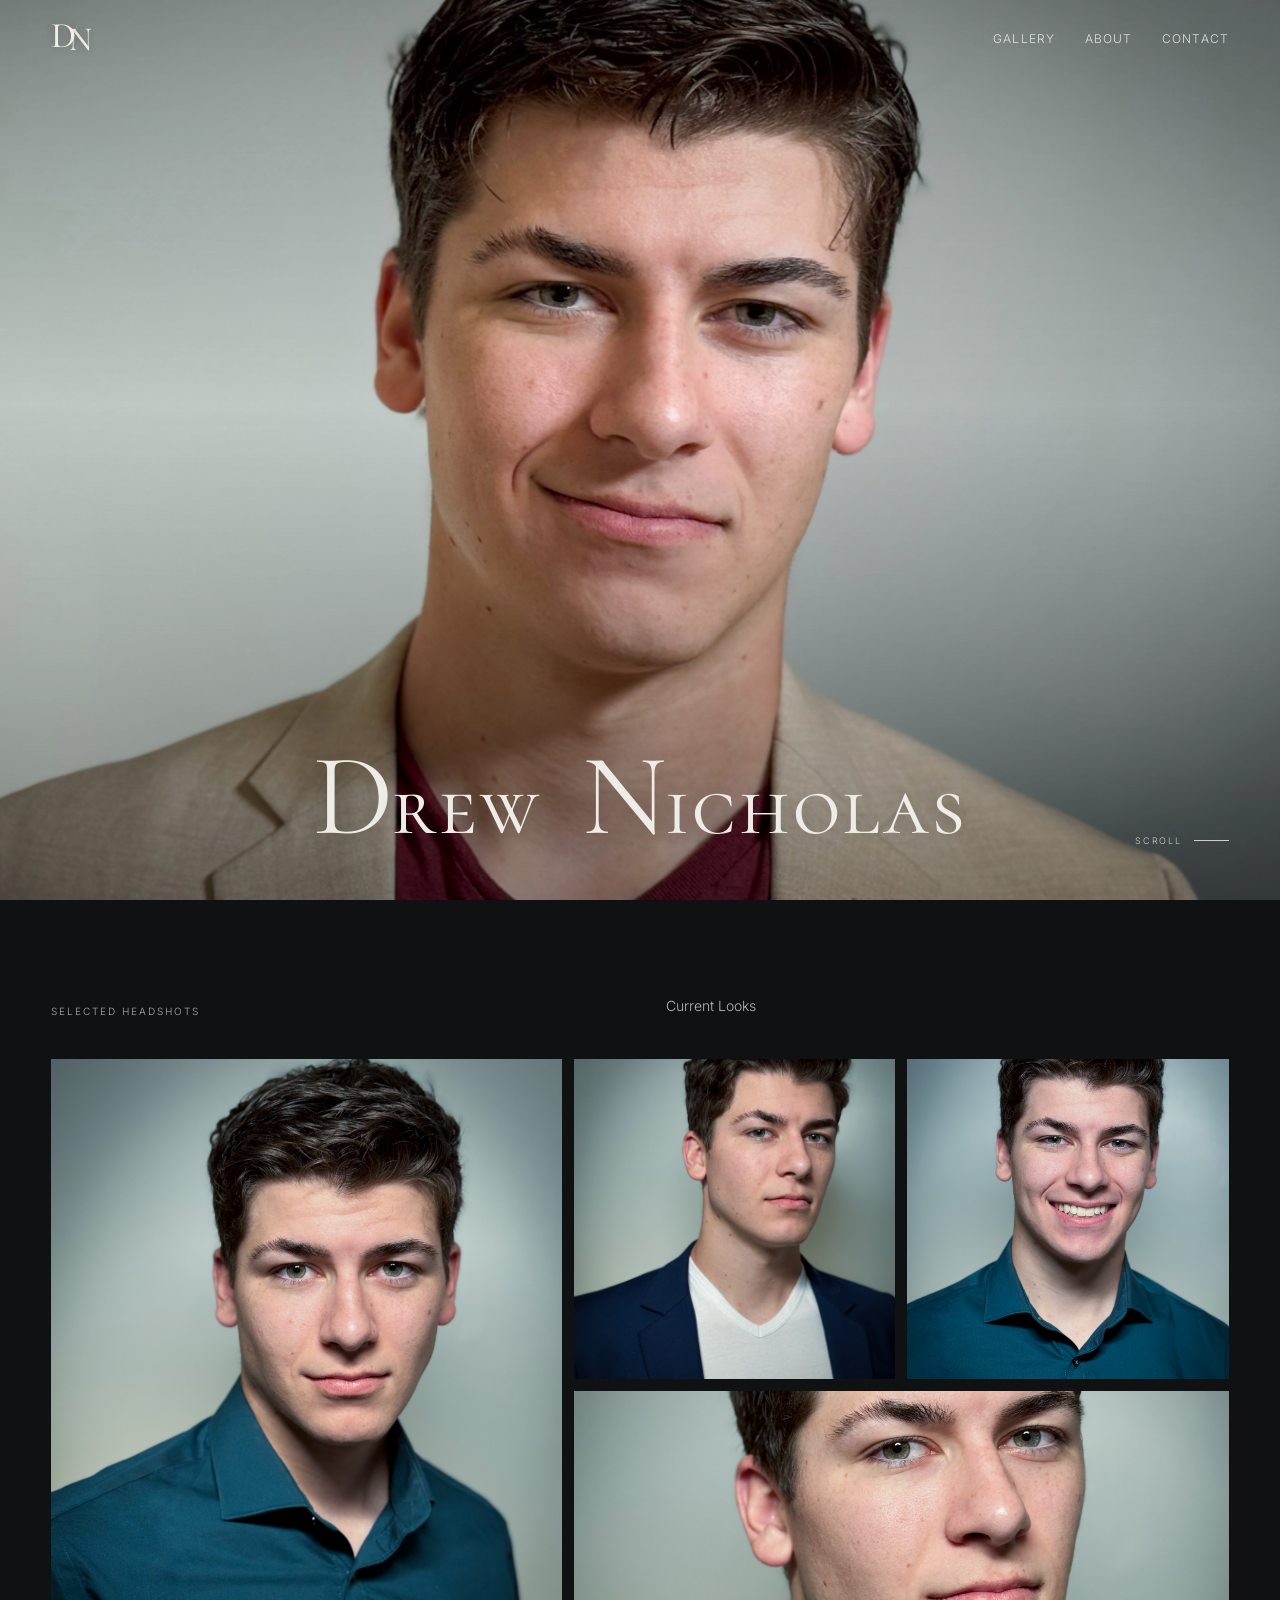
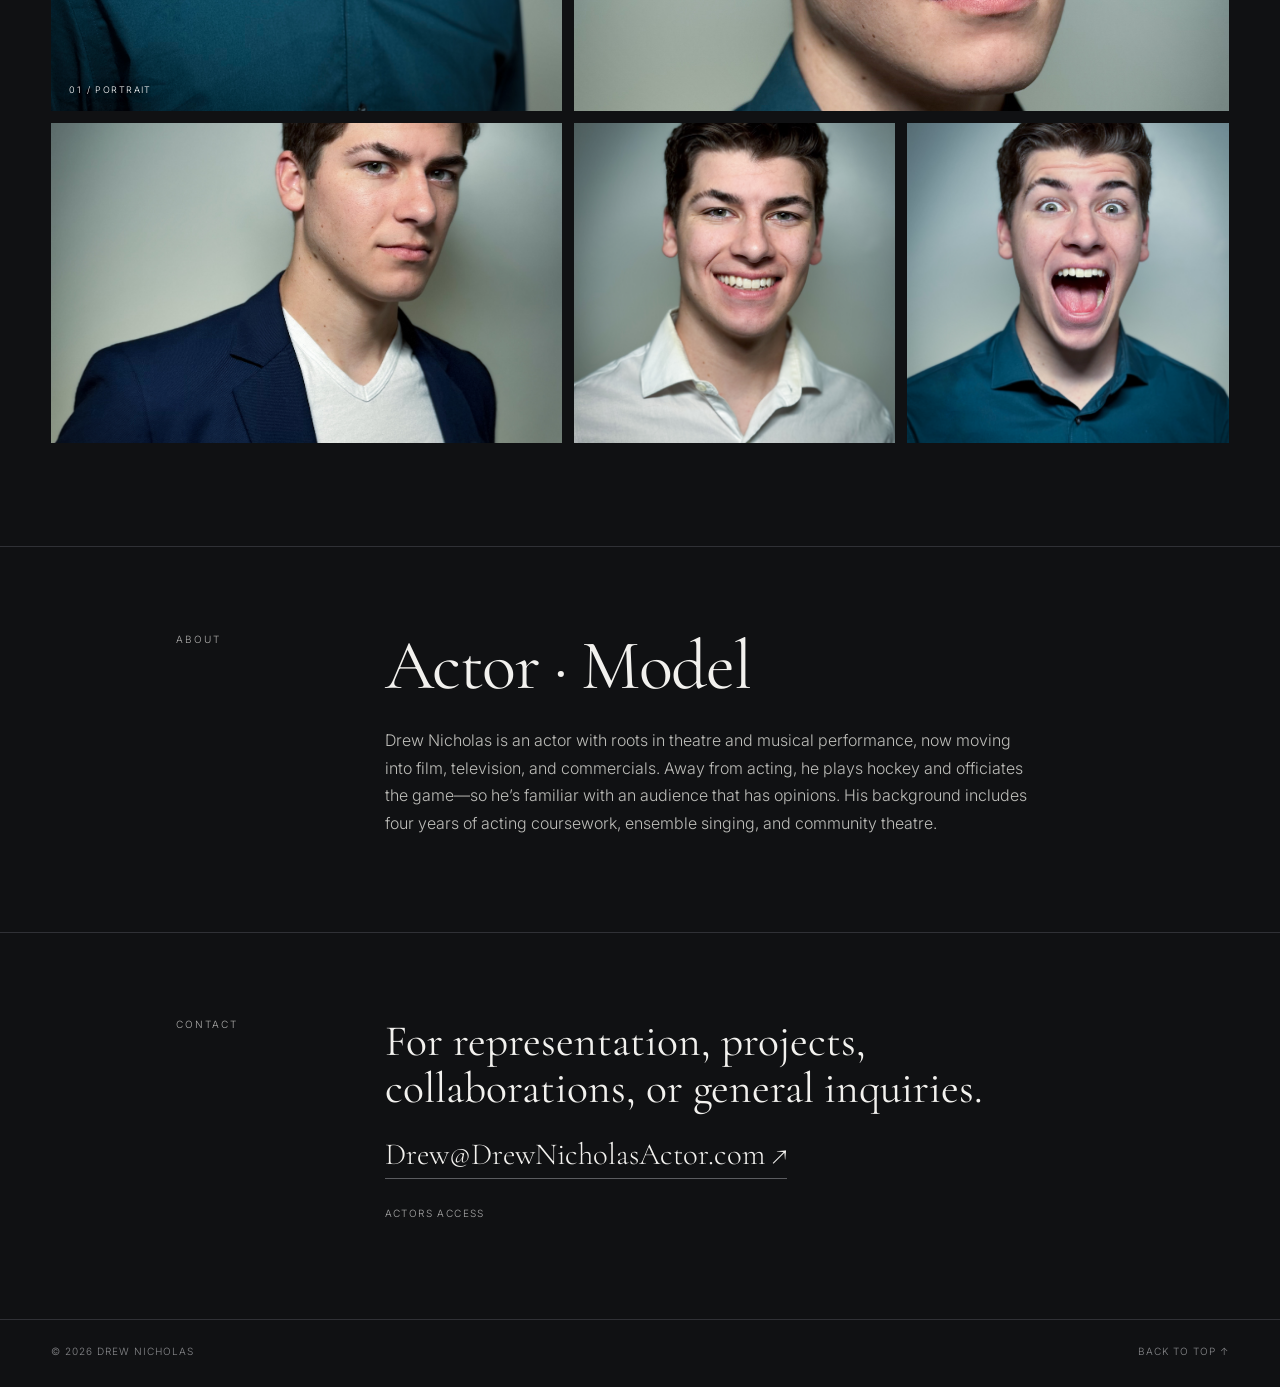
==== index.html @ 70dd45b5 "Change hero image source in index.html" ====
<!doctype html>
<html lang="en">
<head>
  <meta charset="utf-8">
  <meta name="viewport" content="width=device-width, initial-scale=1">
  <meta name="description" content="Drew Nicholas — actor, model, and creative portfolio.">
  <title>Drew Nicholas</title>
  <link rel="preconnect" href="https://fonts.googleapis.com">
  <link rel="preconnect" href="https://fonts.gstatic.com" crossorigin>
  <link href="https://fonts.googleapis.com/css2?family=Cormorant+Garamond:wght@400;500&family=Inter:wght@300;400;500&display=swap" rel="stylesheet">
  <link rel="stylesheet" href="css/main.css">
</head>
<body>
  <header class="site-header">
    <a class="wordmark logo-monogram" href="#top" aria-label="Drew Nicholas home">
      <span class="logo-d">D</span><span class="logo-n">N</span>
    </a>
    <nav class="desktop-nav" aria-label="Primary navigation">
      <a href="#gallery">Gallery</a>
      <a href="#about">About</a>
      <a href="#contact">Contact</a>
    </nav>
    <button class="menu-toggle" aria-label="Open menu" aria-expanded="false">Menu</button>
  </header>

  <nav class="mobile-nav" aria-label="Mobile navigation">
    <a href="#gallery">Gallery</a>
    <a href="#about">About</a>
    <a href="#contact">Contact</a>
  </nav>

  <main id="top">
    <section class="hero" aria-label="Drew Nicholas">
      <div class="hero-image-wrap">
        <img class="hero-image" src="assets/images/hero2.jpg" alt="Drew Nicholas portrait">
      </div>
      <div class="hero-overlay"></div>
      <div class="hero-name" aria-label="Drew Nicholas">
        <span class="hero-initial">D</span><span class="hero-small">rew</span>
        <span class="hero-initial second">N</span><span class="hero-small">icholas</span>
      </div>
      <div class="scroll-cue"><span>SCROLL</span><i></i></div>
    </section>

    <section id="gallery" class="gallery-section">
      <div class="section-intro section-shell">
        <p class="eyebrow">SELECTED HEADSHOTS</p>
        <p class="section-note">Current Looks</p>
      </div>

      <div class="gallery-grid section-shell">
        <button class="tile tile-large" data-lightbox="assets/images/headshot-01.jpg" aria-label="Open headshot 01">
          <img src="assets/images/headshot-01.jpg" alt="Drew Nicholas headshot 01">
          <span class="tile-label">01 / PORTRAIT</span>
        </button>
        <button class="tile" data-lightbox="assets/images/headshot-02.jpg" aria-label="Open headshot 02"><img src="assets/images/headshot-02.jpg" alt="Drew Nicholas headshot 02" onerror="this.parentElement.classList.add('placeholder');this.remove()"><span class="slot-number">02</span><small>ADD HEADSHOT</small></button>
        <button class="tile" data-lightbox="assets/images/headshot-03.jpg" aria-label="Open headshot 03"><img src="assets/images/headshot-03.jpg" alt="Drew Nicholas headshot 03" onerror="this.parentElement.classList.add('placeholder');this.remove()"><span class="slot-number">03</span><small>ADD HEADSHOT</small></button>
        <button class="tile tile-wide" data-lightbox="assets/images/headshot-04.jpg" aria-label="Open headshot 04"><img src="assets/images/headshot-04.jpg" alt="Drew Nicholas headshot 04" onerror="this.parentElement.classList.add('placeholder');this.remove()"><span class="slot-number">04</span><small>ADD HEADSHOT</small></button>
        <button class="tile" data-lightbox="assets/images/headshot-05.jpg" aria-label="Open headshot 05"><img src="assets/images/headshot-05.jpg" alt="Drew Nicholas headshot 05" onerror="this.parentElement.classList.add('placeholder');this.remove()"><span class="slot-number">05</span><small>ADD HEADSHOT</small></button>
        <button class="tile" data-lightbox="assets/images/headshot-06.jpg" aria-label="Open headshot 06"><img src="assets/images/headshot-06.jpg" alt="Drew Nicholas headshot 06" onerror="this.parentElement.classList.add('placeholder');this.remove()"><span class="slot-number">06</span><small>ADD HEADSHOT</small></button>
        <button class="tile" data-lightbox="assets/images/headshot-07.jpg" aria-label="Open headshot 07"><img src="assets/images/headshot-07.jpg" alt="Drew Nicholas headshot 07" onerror="this.parentElement.classList.add('placeholder');this.remove()"><span class="slot-number">07</span><small>ADD HEADSHOT</small></button>
     
      <!--  
        <button class="tile tile-wide" data-lightbox="assets/images/headshot-08.jpg" aria-label="Open headshot 08"><img src="assets/images/headshot-08.jpg" alt="Drew Nicholas headshot 08" onerror="this.parentElement.classList.add('placeholder');this.remove()"><span class="slot-number">08</span><small>ADD HEADSHOT</small></button>
        <button class="tile" data-lightbox="assets/images/headshot-09.jpg" aria-label="Open headshot 09"><img src="assets/images/headshot-09.jpg" alt="Drew Nicholas headshot 09" onerror="this.parentElement.classList.add('placeholder');this.remove()"><span class="slot-number">09</span><small>ADD HEADSHOT</small></button>
        <button class="tile" data-lightbox="assets/images/headshot-10.jpg" aria-label="Open headshot 10"><img src="assets/images/headshot-10.jpg" alt="Drew Nicholas headshot 10" onerror="this.parentElement.classList.add('placeholder');this.remove()"><span class="slot-number">10</span><small>ADD HEADSHOT</small></button>
      -->
      
      </div>
    </section>

    <section id="about" class="content-section about-section">
      <div class="content-shell">
        <div class="section-label"><p class="eyebrow">ABOUT</p></div>
        <div class="section-body">
          <p class="about-lead">Actor · Model</p>
          <p class="body-copy">Drew Nicholas is an actor with roots in theatre and musical performance, now moving into film, television, and commercials. Away from acting, he plays hockey and officiates the game—so he’s familiar with an audience that has opinions. His background includes four years of acting coursework, ensemble singing, and community theatre.
        </div>
      </div>
    </section>

    <section id="contact" class="content-section contact-section">
      <div class="content-shell">
        <div class="section-label"><p class="eyebrow">CONTACT</p></div>
        <div class="section-body">
          <p class="contact-lead">For representation, projects, collaborations, or general inquiries.</p>
          <a class="email-link" href="mailto:drew@drewnicholasactor.com">Drew@DrewNicholasActor.com ↗</a>
          <div class="social-links" aria-label="Social and professional links">
            
           <!-- 
            <a href="#top" title="Instagram — replace link">Instagram</a>
            <a href="#top" title="IMDb — replace link">IMDb</a>
            -->
            
            <a href="https://resumes.actorsaccess.com/drewnicholas" title="Actors Access — replace link">Actors Access</a>
            
           <!-- 
            <a href="#top" title="LinkedIn — replace link">LinkedIn</a>
          -->
          
          </div>
        </div>
      </div>
    </section>
  </main>

  <footer class="site-footer section-shell">
    <span>© 2026 Drew Nicholas</span>
    <a href="#top">Back to top ↑</a>
  </footer>

  <div class="lightbox" aria-hidden="true">
    <button class="lightbox-close" aria-label="Close image">Close</button>
    <img src="" alt="">
  </div>

  <script src="js/main.js"></script>
</body>
</html>
---- css/main.css ----
*{box-sizing:border-box}
html{scroll-behavior:smooth}
body{margin:0;background:#101113;color:#f2f1ee;font-family:Inter,Arial,sans-serif;font-weight:300}
a{color:inherit;text-decoration:none}
button{font:inherit}
.section-shell{max-width:1320px;margin:0 auto}

.site-header{position:fixed;z-index:20;top:0;left:0;right:0;height:76px;padding:0 4vw;display:flex;align-items:center;justify-content:space-between;color:#fff}
.wordmark{display:inline-flex;align-items:flex-start;font-family:"Cormorant Garamond",Georgia,serif;color:#f1eee7}
.logo-monogram{position:relative;height:40px;width:52px;letter-spacing:0;line-height:1;text-shadow:0 1px 10px rgba(0,0,0,.22)}
.logo-monogram .logo-d,.logo-monogram .logo-n{position:absolute;display:block;font-weight:500;line-height:1}
.logo-monogram .logo-d{font-size:36px;left:0;top:0;z-index:2}
.logo-monogram .logo-n{font-size:34px;left:17px;top:5px;z-index:1;transform:scaleX(.92);opacity:.96}
.logo-monogram:after{content:"";position:absolute;left:23px;top:7px;width:1px;height:24px;background:rgba(242,241,238,.22);transform:rotate(10deg);transform-origin:center;pointer-events:none}
.desktop-nav{display:flex;gap:30px;font-size:12px;letter-spacing:.09em;text-transform:uppercase}
.desktop-nav a{opacity:.78;transition:opacity .2s}.desktop-nav a:hover{opacity:1}
.menu-toggle{display:none;border:0;background:none;color:inherit;text-transform:uppercase;letter-spacing:.12em;font-size:11px}
.mobile-nav{display:none}

.hero{height:100svh;min-height:650px;position:relative;overflow:hidden;background:#25262a}
.hero-image-wrap{position:absolute;inset:-7% 0;overflow:hidden}
.hero-image{width:100%;height:100%;object-fit:cover;object-position:center center;display:block;transform:scale(1.07);will-change:transform}
.hero-overlay{position:absolute;inset:0;background:linear-gradient(to bottom,rgba(0,0,0,.18),transparent 45%,rgba(0,0,0,.42))}
.hero-name{position:absolute;z-index:3;left:50%;bottom:6.5vh;transform:translateX(-50%);width:max-content;display:flex;justify-content:center;align-items:baseline;color:#eeece6;font-family:"Cormorant Garamond",Georgia,serif;font-variant-caps:small-caps;font-size:clamp(58px,8.4vw,136px);font-weight:400;line-height:.78;letter-spacing:.015em;white-space:nowrap;text-shadow:0 2px 20px rgba(0,0,0,.18)}
.hero-name .hero-initial{font-size:1.08em;font-variant-caps:normal;letter-spacing:-.015em}
.hero-name .hero-small{font-size:.76em;letter-spacing:.035em;margin-left:.015em}
.hero-name .hero-initial.second{margin-left:.34em}
.scroll-cue{position:absolute;z-index:4;right:4vw;bottom:6vh;display:flex;align-items:center;gap:12px;font-size:9px;letter-spacing:.2em;opacity:.8}
.scroll-cue i{display:block;width:35px;height:1px;background:currentColor}

.gallery-section{padding:10.5vh 4vw 11.5vh;background:#101113}
.section-intro{display:grid;grid-template-columns:1fr 1fr;gap:4vw;margin-bottom:42px;align-items:end}
.eyebrow{font-size:10px;letter-spacing:.2em;text-transform:uppercase;margin:0;opacity:.7}
.section-note{font-size:14px;line-height:1.6;max-width:440px;margin:0;color:#b7b6b2}
.gallery-grid{display:grid;grid-template-columns:1.35fr .85fr .85fr;grid-auto-rows:25vw;gap:12px}
.tile{position:relative;overflow:hidden;border:0;padding:0;background:#1b1c1f;color:#fff;text-align:left;cursor:pointer;min-height:0}
.tile img{width:100%;height:100%;display:block;object-fit:cover;transition:transform .7s cubic-bezier(.2,.7,.2,1)}
.tile:hover img{transform:scale(1.035)}
.tile-large{grid-row:span 2}.tile-wide{grid-column:span 2}
.tile-label{position:absolute;left:18px;bottom:16px;font-size:9px;letter-spacing:.16em;text-transform:uppercase;text-shadow:0 1px 10px #000}
.tile .slot-number,.tile small{display:none}
.tile.placeholder{display:flex;flex-direction:column;justify-content:space-between;padding:18px;color:#777;cursor:default}
.tile.placeholder .slot-number,.tile.placeholder small{display:block}
.tile.placeholder .slot-number{font-family:"Cormorant Garamond",serif;font-size:44px;font-weight:300;color:#4e5055}
.tile.placeholder small{font-size:9px;letter-spacing:.16em}

.content-section{border-top:1px solid #303136;padding:9.5vh 4vw 10.5vh}
.content-shell{max-width:1160px;margin:0 auto;display:grid;grid-template-columns:minmax(105px,145px) minmax(0,720px);gap:5vw;justify-content:center;align-items:start}
.section-body{width:100%}
.about-lead{font-family:"Cormorant Garamond",Georgia,serif;font-size:clamp(42px,5.5vw,78px);font-weight:400;line-height:.94;margin:0 0 28px;letter-spacing:-.02em}
.body-copy{font-size:16px;line-height:1.72;color:#bdbdb9;max-width:650px;margin:0}
.contact-lead{font-family:"Cormorant Garamond",Georgia,serif;font-size:clamp(26px,3.4vw,44px);font-weight:400;line-height:1.08;margin:0 0 24px;max-width:680px}
.email-link{display:inline-block;font-family:"Cormorant Garamond",Georgia,serif;font-size:clamp(20px,2.4vw,34px);border-bottom:1px solid #5b5c60;padding-bottom:5px}
.social-links{display:flex;flex-wrap:wrap;gap:20px;margin-top:28px;font-size:10px;letter-spacing:.14em;text-transform:uppercase;color:#aaa}
.social-links a{border-bottom:1px solid transparent;padding-bottom:4px}.social-links a:hover{border-color:#777;color:#fff}
.site-footer{padding:25px 4vw 30px;border-top:1px solid #303136;display:flex;justify-content:space-between;font-size:10px;letter-spacing:.1em;text-transform:uppercase;color:#898a8d}

.lightbox{position:fixed;z-index:50;inset:0;background:rgba(8,9,10,.96);display:flex;align-items:center;justify-content:center;padding:5vw;opacity:0;pointer-events:none;transition:opacity .25s}
.lightbox.open{opacity:1;pointer-events:auto}.lightbox img{max-width:94vw;max-height:88vh;object-fit:contain}.lightbox-close{position:absolute;right:4vw;top:3vh;border:0;background:none;color:#fff;text-transform:uppercase;font-size:10px;letter-spacing:.15em;cursor:pointer}

@media(max-width:800px){
.site-header{height:68px;padding:0 5vw}.desktop-nav{display:none}.menu-toggle{display:block}.mobile-nav{position:fixed;z-index:19;top:68px;left:0;right:0;background:#101113;padding:0 5vw;display:flex;flex-direction:column;max-height:0;overflow:hidden;transition:max-height .3s}.mobile-nav.open{max-height:220px;padding-bottom:20px}.mobile-nav a{padding:15px 0;border-bottom:1px solid #303136;text-transform:uppercase;letter-spacing:.1em;font-size:11px}
.logo-monogram{height:34px;width:46px}.logo-monogram .logo-d{font-size:31px;left:0;top:0}.logo-monogram .logo-n{font-size:29px;left:15px;top:5px}.logo-monogram:after{left:20px;top:7px;height:21px}
.hero{min-height:620px}.hero-image-wrap{inset:-4% 0}.hero-name{bottom:8.5vh;font-size:clamp(55px,14vw,92px);line-height:.82;white-space:nowrap}.scroll-cue{right:5vw;bottom:4vh}
.section-intro{grid-template-columns:1fr;gap:16px}.gallery-grid{grid-template-columns:1fr 1fr;grid-auto-rows:48vw;gap:8px}.tile-large{grid-row:span 2}.tile-wide{grid-column:span 2}
.content-section{padding:10vh 5vw 11vh}.content-shell{grid-template-columns:1fr;gap:24px;max-width:760px;justify-content:start}.section-label{margin-bottom:2px}.about-lead{margin-bottom:24px}.body-copy{font-size:16px}.contact-lead{font-size:clamp(24px,7vw,38px);margin-bottom:22px}.email-link{font-size:clamp(20px,6vw,30px)}.social-links{gap:16px;margin-top:28px}.site-footer{padding:22px 5vw;gap:15px;line-height:1.5}
}
@media(max-width:520px){.hero-name{font-size:clamp(45px,13.5vw,74px)}.gallery-grid{grid-template-columns:1fr;grid-auto-rows:115vw}.tile-large,.tile-wide{grid-row:auto;grid-column:auto}.tile:first-child{min-height:125vw}.site-footer{flex-direction:column;align-items:flex-start}}
@media(prefers-reduced-motion:reduce){html{scroll-behavior:auto}.hero-image{transform:none!important}.tile img{transition:none}}
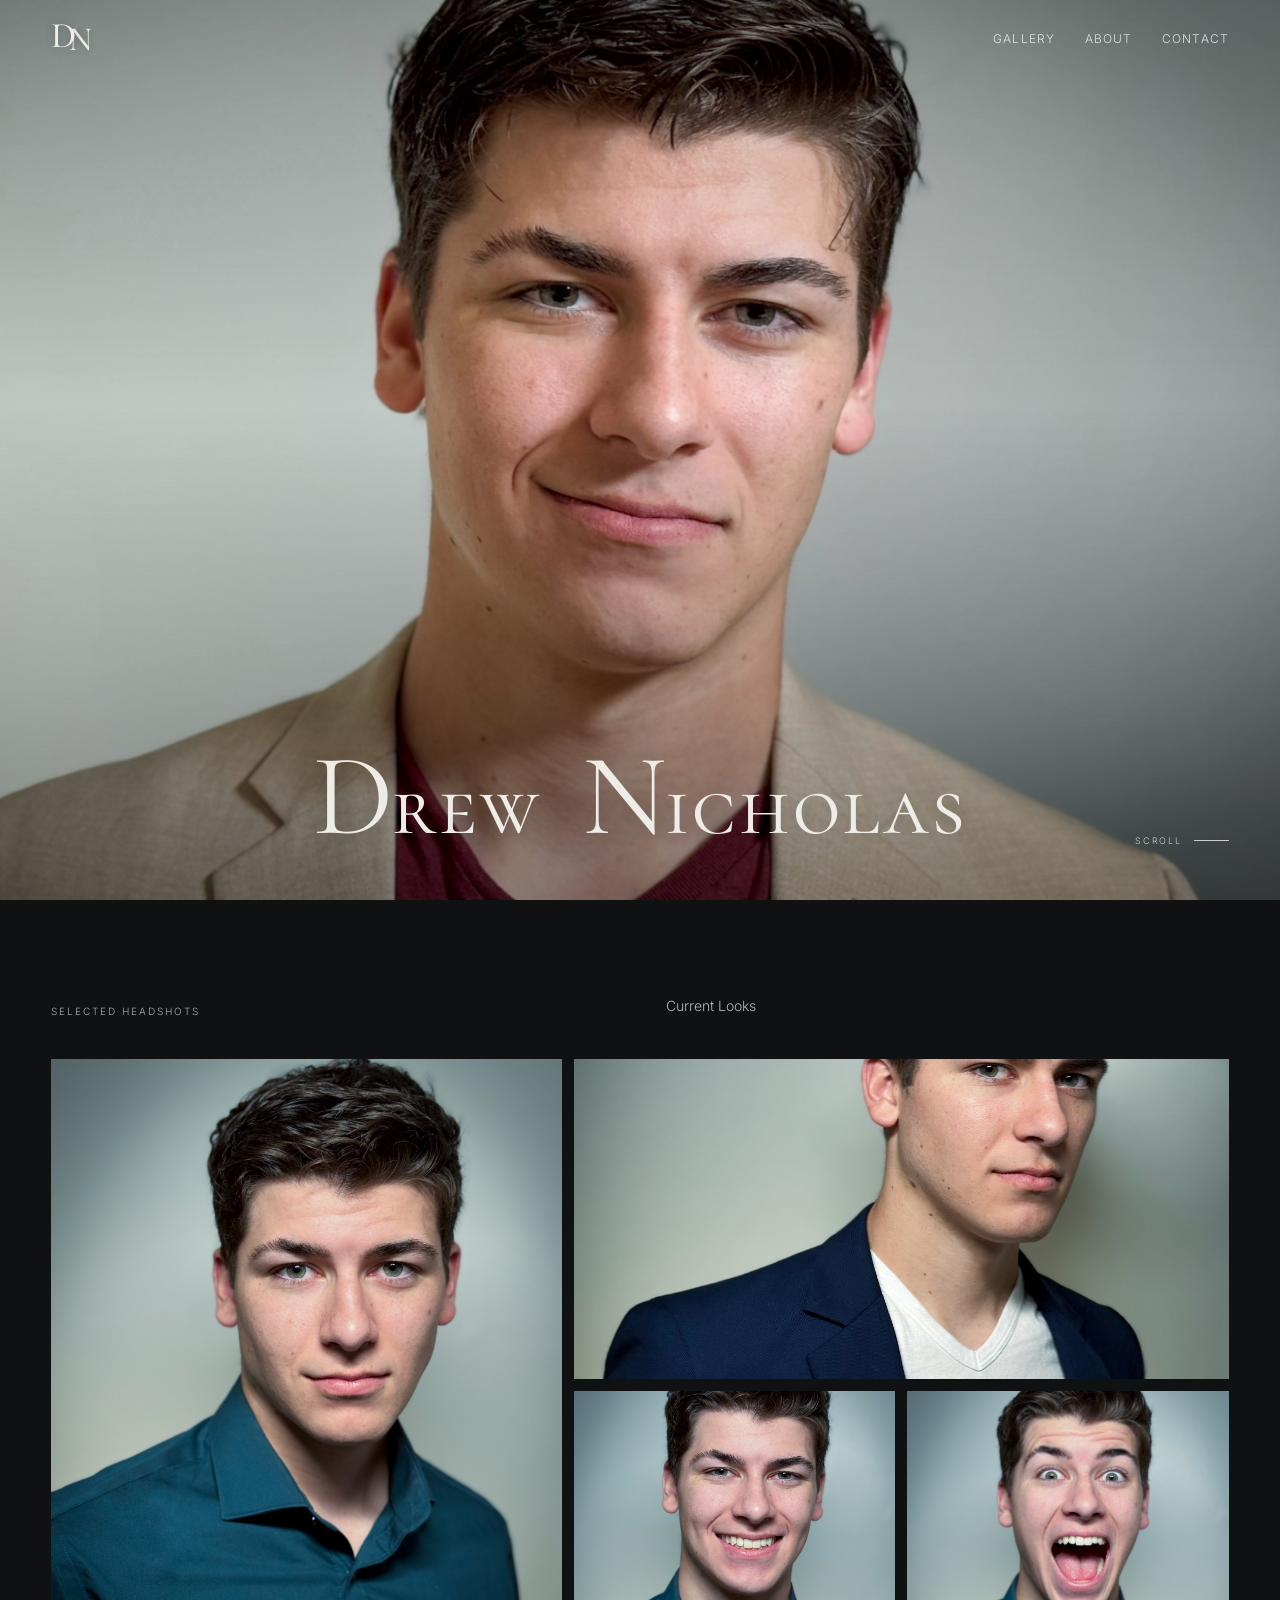
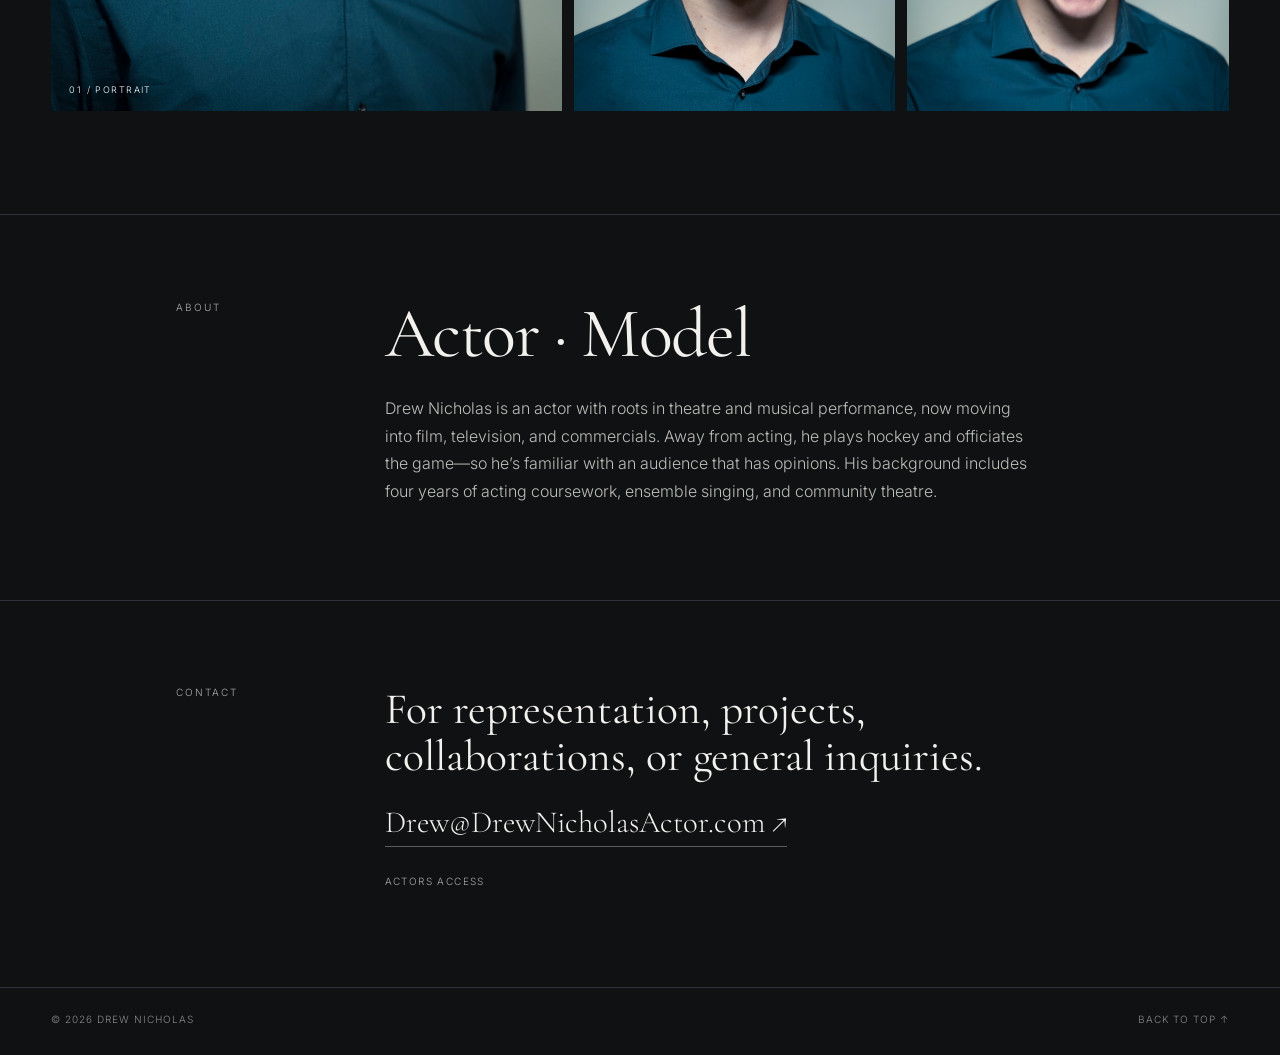
==== commit 8e746eb6: "Replace headshot button 02 with button 05 and 07" ====
--- a/index.html
+++ b/index.html
@@ -53,13 +53,17 @@
           <img src="assets/images/headshot-01.jpg" alt="Drew Nicholas headshot 01">
           <span class="tile-label">01 / PORTRAIT</span>
         </button>
-        <button class="tile" data-lightbox="assets/images/headshot-02.jpg" aria-label="Open headshot 02"><img src="assets/images/headshot-02.jpg" alt="Drew Nicholas headshot 02" onerror="this.parentElement.classList.add('placeholder');this.remove()"><span class="slot-number">02</span><small>ADD HEADSHOT</small></button>
+        <button class="tile tile-wide" data-lightbox="assets/images/headshot-05.jpg" aria-label="Open headshot 05"><img src="assets/images/headshot-05.jpg" alt="Drew Nicholas headshot 05" onerror="this.parentElement.classList.add('placeholder');this.remove()"><span class="slot-number">05</span><small>ADD HEADSHOT</small></button>
         <button class="tile" data-lightbox="assets/images/headshot-03.jpg" aria-label="Open headshot 03"><img src="assets/images/headshot-03.jpg" alt="Drew Nicholas headshot 03" onerror="this.parentElement.classList.add('placeholder');this.remove()"><span class="slot-number">03</span><small>ADD HEADSHOT</small></button>
-        <button class="tile tile-wide" data-lightbox="assets/images/headshot-04.jpg" aria-label="Open headshot 04"><img src="assets/images/headshot-04.jpg" alt="Drew Nicholas headshot 04" onerror="this.parentElement.classList.add('placeholder');this.remove()"><span class="slot-number">04</span><small>ADD HEADSHOT</small></button>
+        <button class="tile" data-lightbox="assets/images/headshot-07.jpg" aria-label="Open headshot 07"><img src="assets/images/headshot-07.jpg" alt="Drew Nicholas headshot 07" onerror="this.parentElement.classList.add('placeholder');this.remove()"><span class="slot-number">07</span><small>ADD HEADSHOT</small></button>
+        
+        <!--
         <button class="tile" data-lightbox="assets/images/headshot-05.jpg" aria-label="Open headshot 05"><img src="assets/images/headshot-05.jpg" alt="Drew Nicholas headshot 05" onerror="this.parentElement.classList.add('placeholder');this.remove()"><span class="slot-number">05</span><small>ADD HEADSHOT</small></button>
         <button class="tile" data-lightbox="assets/images/headshot-06.jpg" aria-label="Open headshot 06"><img src="assets/images/headshot-06.jpg" alt="Drew Nicholas headshot 06" onerror="this.parentElement.classList.add('placeholder');this.remove()"><span class="slot-number">06</span><small>ADD HEADSHOT</small></button>
         <button class="tile" data-lightbox="assets/images/headshot-07.jpg" aria-label="Open headshot 07"><img src="assets/images/headshot-07.jpg" alt="Drew Nicholas headshot 07" onerror="this.parentElement.classList.add('placeholder');this.remove()"><span class="slot-number">07</span><small>ADD HEADSHOT</small></button>
-     
+
+        -->
+        
       <!--  
         <button class="tile tile-wide" data-lightbox="assets/images/headshot-08.jpg" aria-label="Open headshot 08"><img src="assets/images/headshot-08.jpg" alt="Drew Nicholas headshot 08" onerror="this.parentElement.classList.add('placeholder');this.remove()"><span class="slot-number">08</span><small>ADD HEADSHOT</small></button>
         <button class="tile" data-lightbox="assets/images/headshot-09.jpg" aria-label="Open headshot 09"><img src="assets/images/headshot-09.jpg" alt="Drew Nicholas headshot 09" onerror="this.parentElement.classList.add('placeholder');this.remove()"><span class="slot-number">09</span><small>ADD HEADSHOT</small></button>
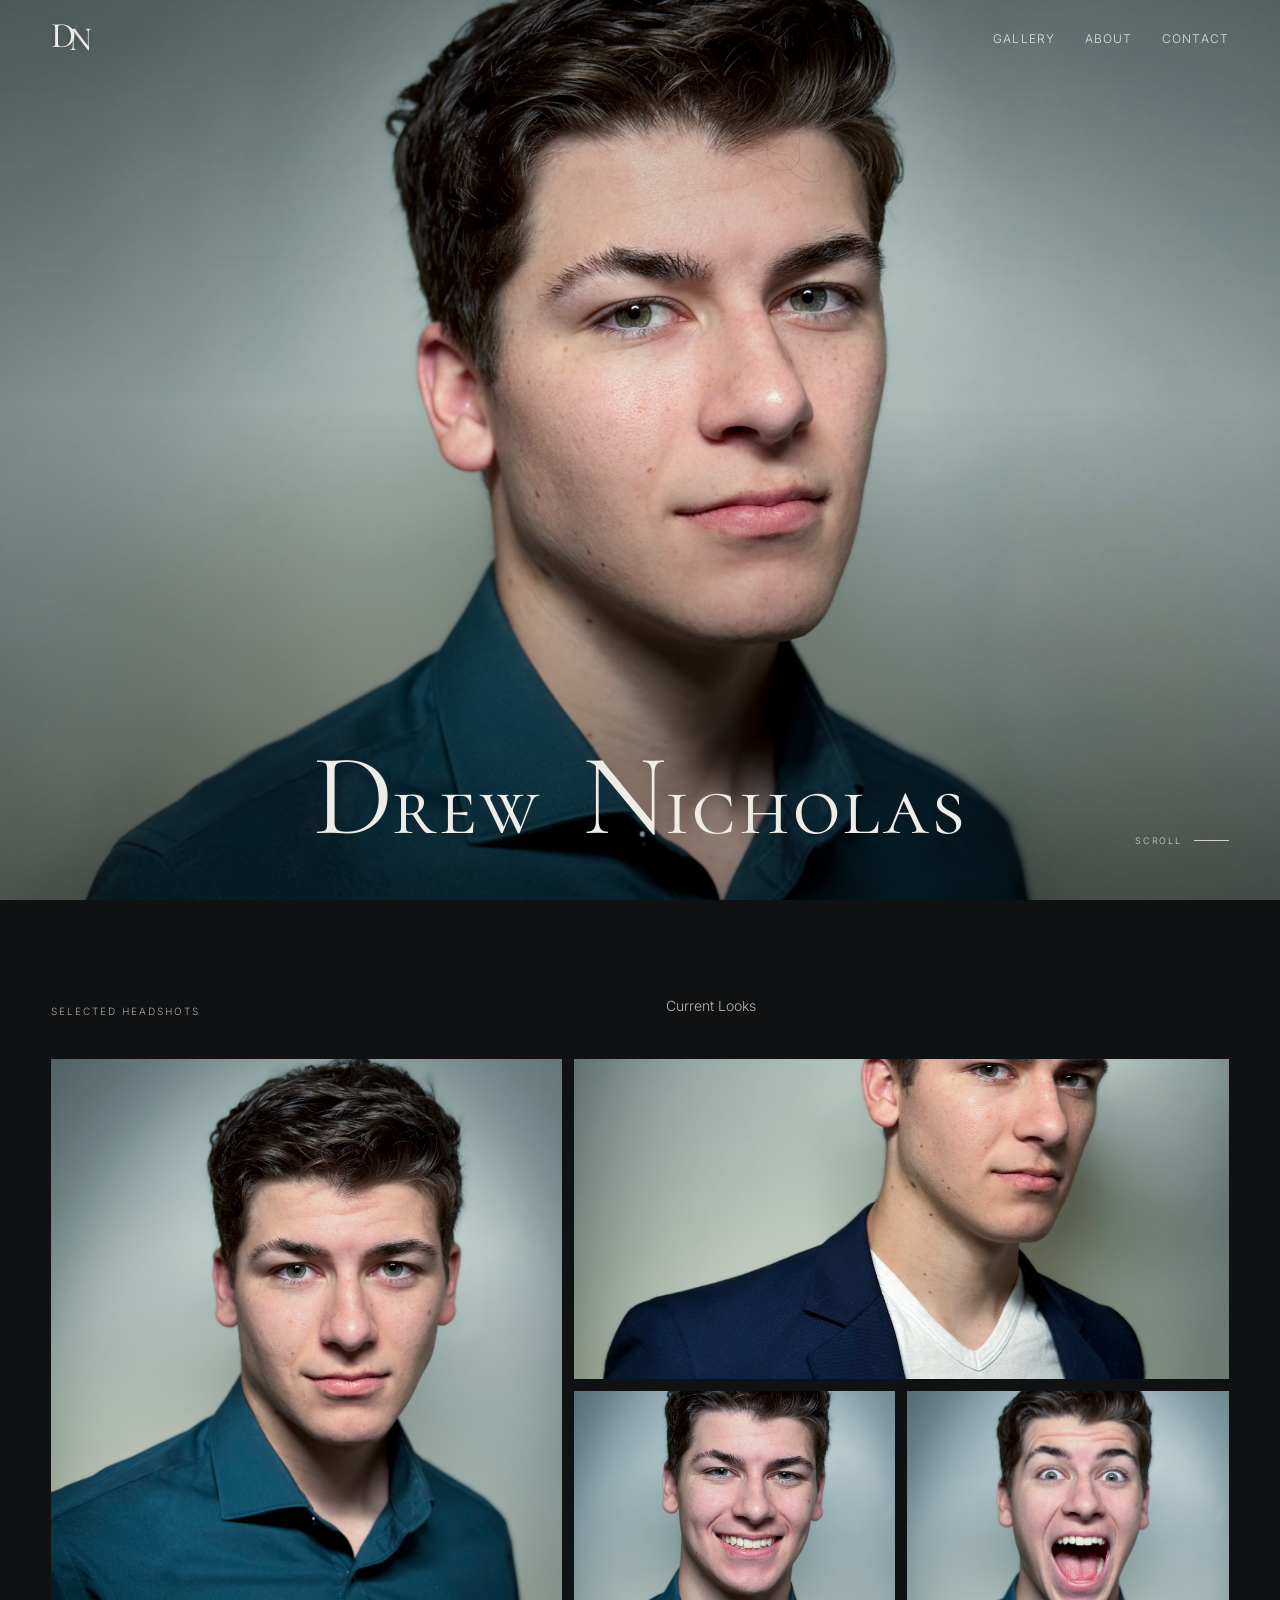
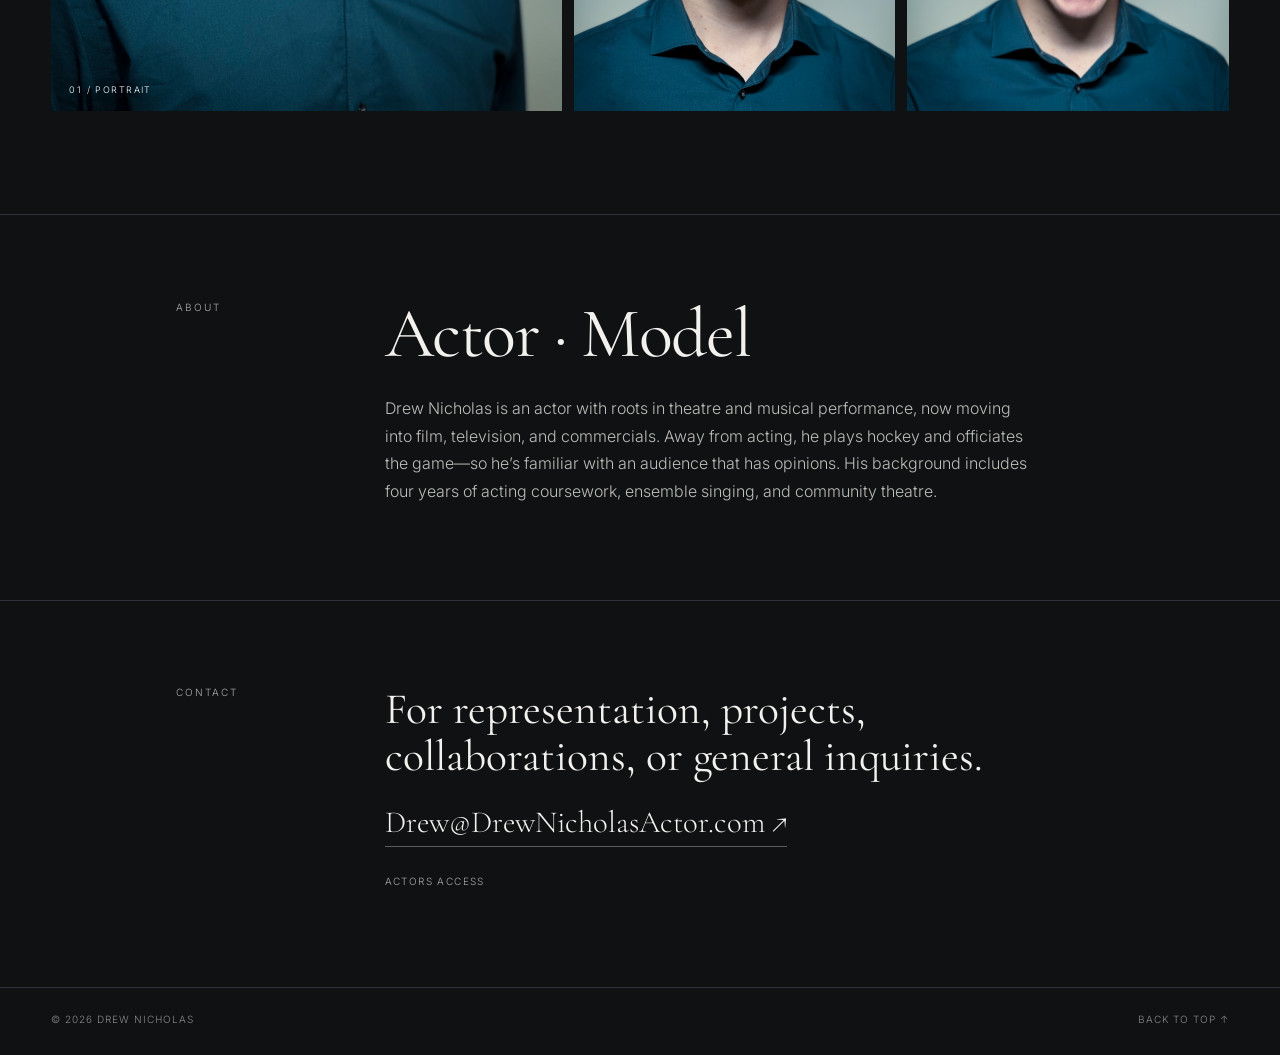
==== commit d896074e: "Update hero image in index.html" ====
--- a/index.html
+++ b/index.html
@@ -32,7 +32,7 @@
   <main id="top">
     <section class="hero" aria-label="Drew Nicholas">
       <div class="hero-image-wrap">
-        <img class="hero-image" src="assets/images/hero2.jpg" alt="Drew Nicholas portrait">
+        <img class="hero-image" src="assets/images/hero3.jpg" alt="Drew Nicholas portrait">
       </div>
       <div class="hero-overlay"></div>
       <div class="hero-name" aria-label="Drew Nicholas">
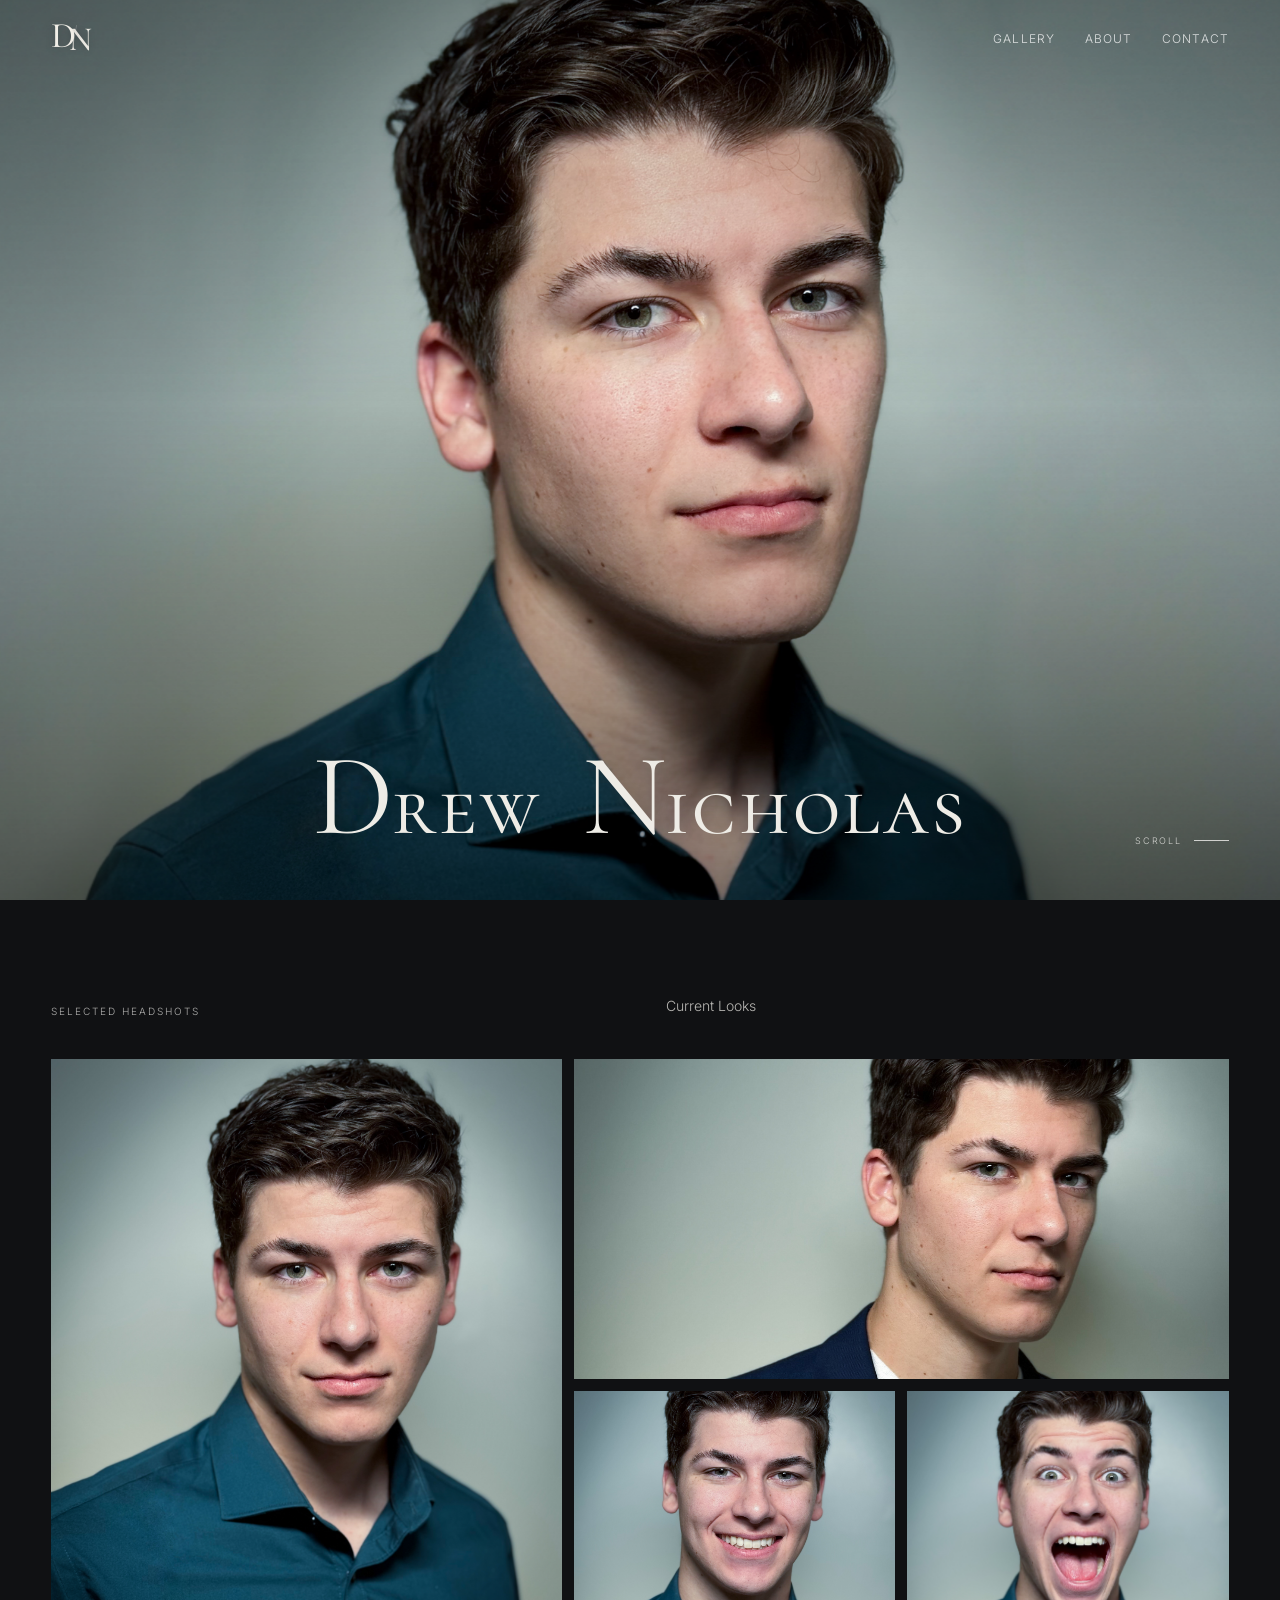
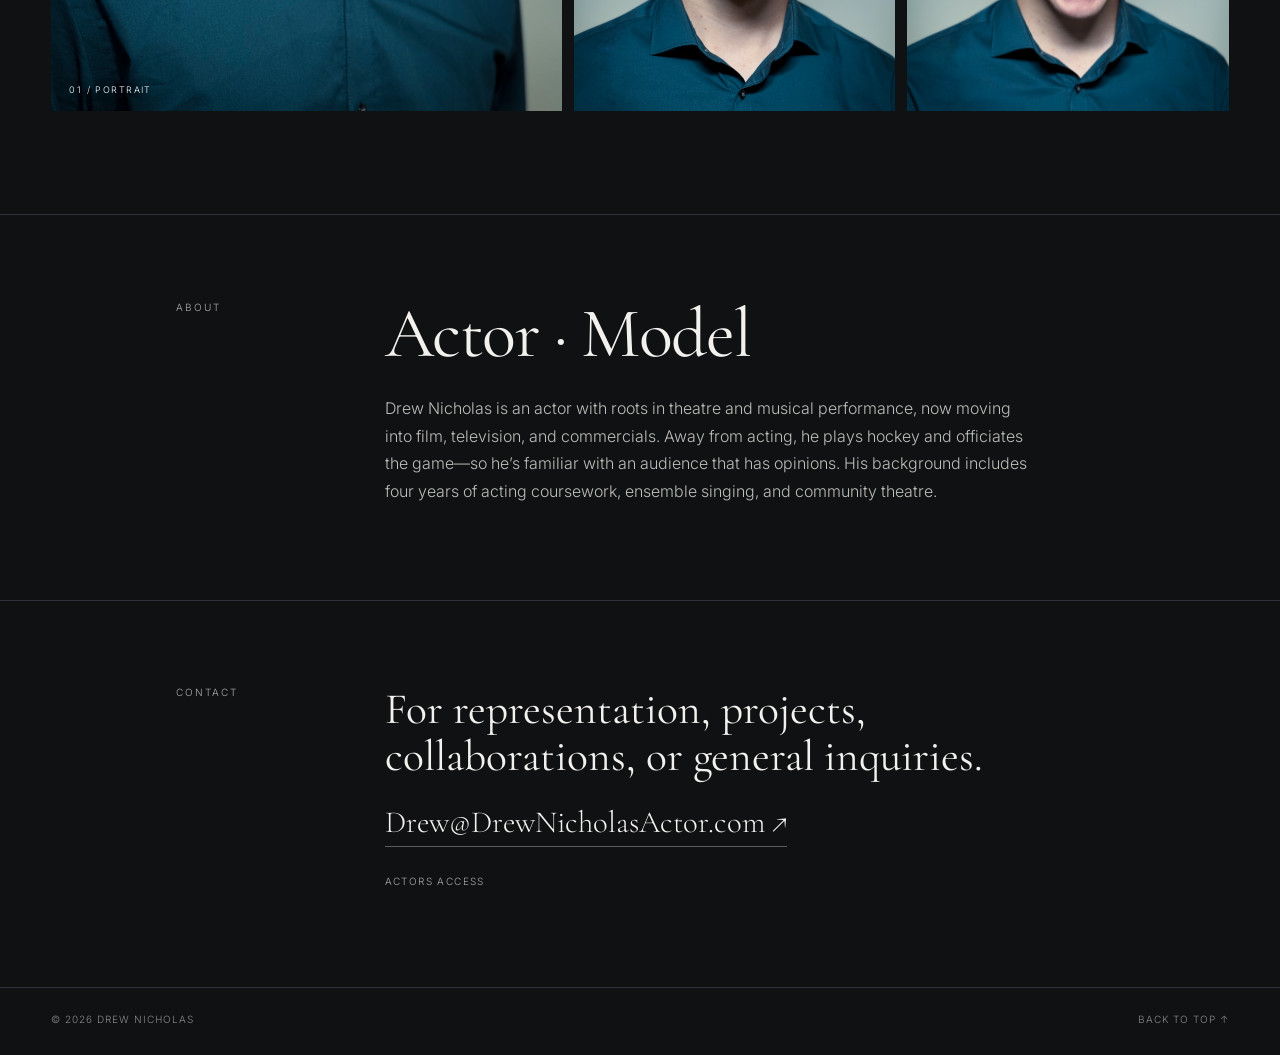
==== commit ef4ffa63: "Update headshot button styles in index.html" ====
--- a/index.html
+++ b/index.html
@@ -53,7 +53,7 @@
           <img src="assets/images/headshot-01.jpg" alt="Drew Nicholas headshot 01">
           <span class="tile-label">01 / PORTRAIT</span>
         </button>
-        <button class="tile tile-wide" data-lightbox="assets/images/headshot-05.jpg" aria-label="Open headshot 05"><img src="assets/images/headshot-05.jpg" alt="Drew Nicholas headshot 05" onerror="this.parentElement.classList.add('placeholder');this.remove()"><span class="slot-number">05</span><small>ADD HEADSHOT</small></button>
+        <button class="tile tile-wide" data-lightbox="assets/images/headshot-05.jpg" aria-label="Open headshot 05"><img src="assets/images/headshot-05.jpg" alt="Drew Nicholas headshot 05" style="object-position: center 30%;" onerror="this.parentElement.classList.add('placeholder');this.remove()"><span class="slot-number">05</span><small>ADD HEADSHOT</small></button>
         <button class="tile" data-lightbox="assets/images/headshot-03.jpg" aria-label="Open headshot 03"><img src="assets/images/headshot-03.jpg" alt="Drew Nicholas headshot 03" onerror="this.parentElement.classList.add('placeholder');this.remove()"><span class="slot-number">03</span><small>ADD HEADSHOT</small></button>
         <button class="tile" data-lightbox="assets/images/headshot-07.jpg" aria-label="Open headshot 07"><img src="assets/images/headshot-07.jpg" alt="Drew Nicholas headshot 07" onerror="this.parentElement.classList.add('placeholder');this.remove()"><span class="slot-number">07</span><small>ADD HEADSHOT</small></button>
         
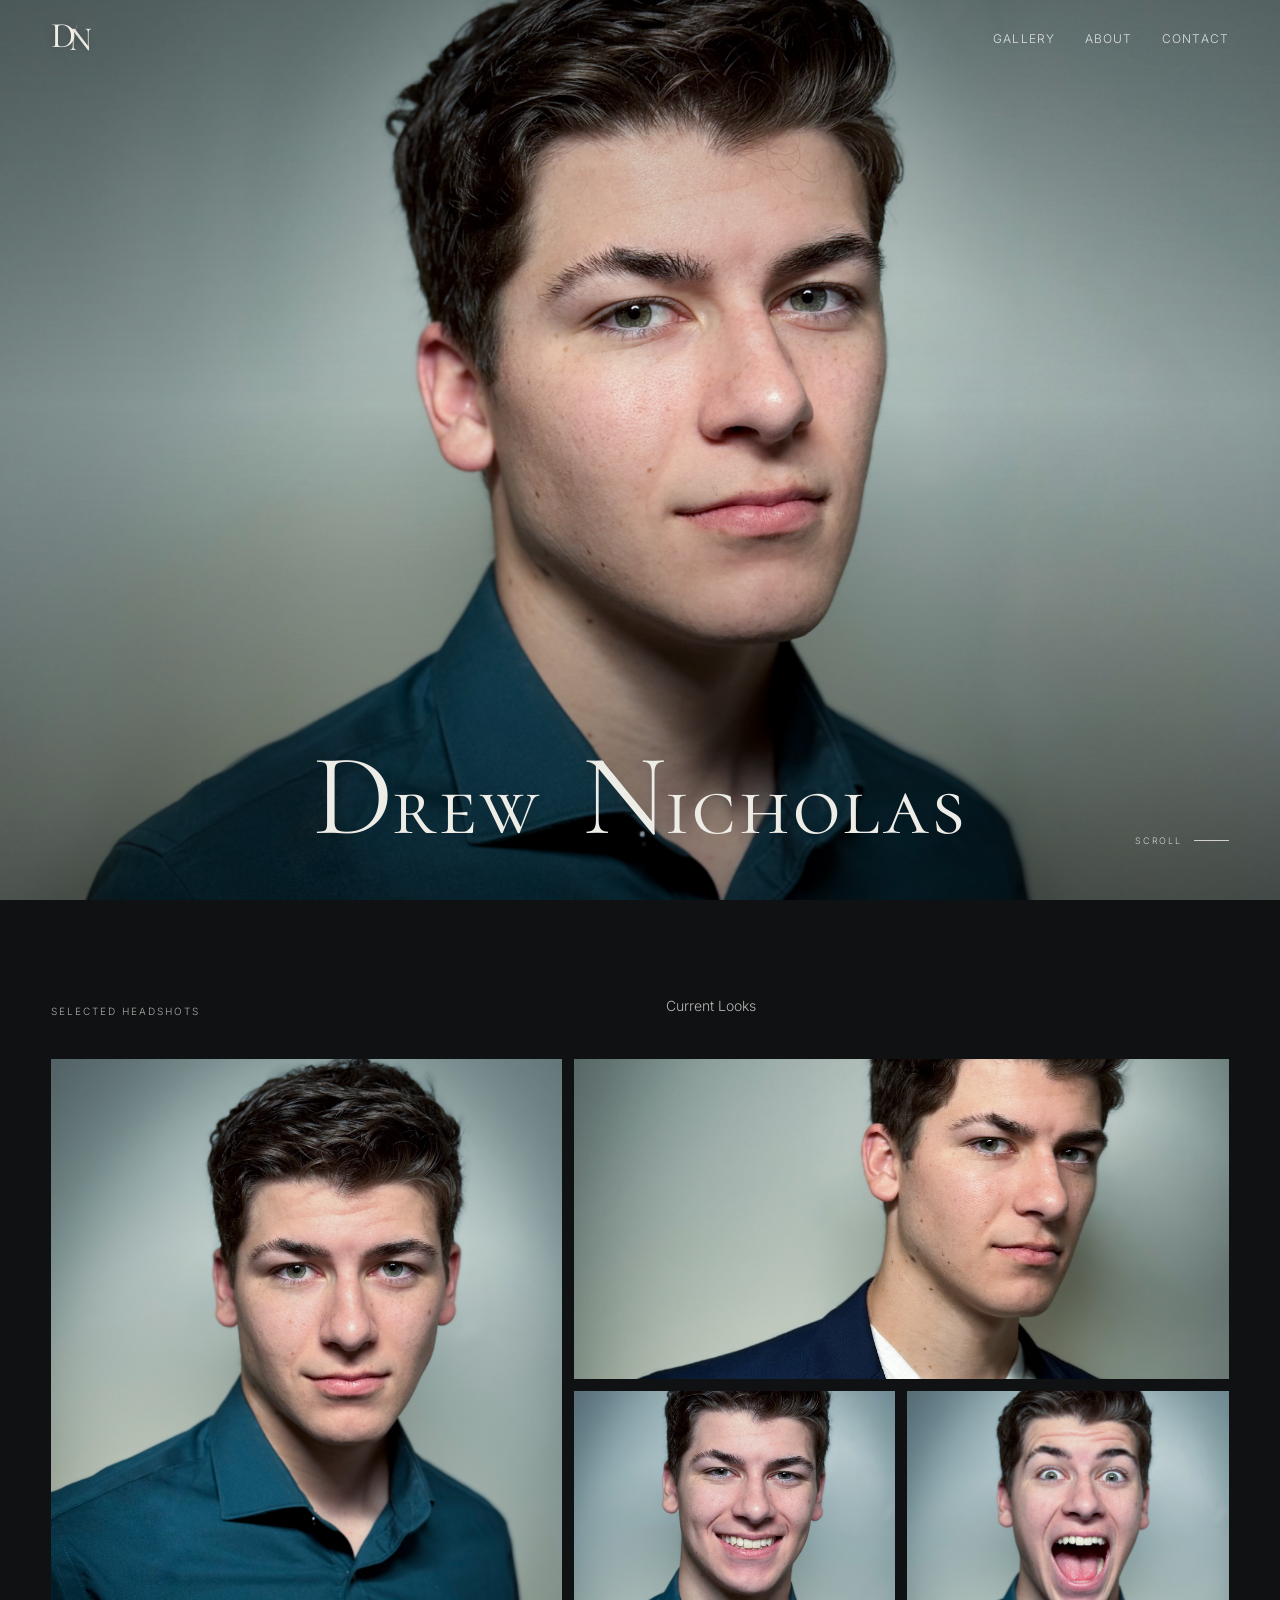
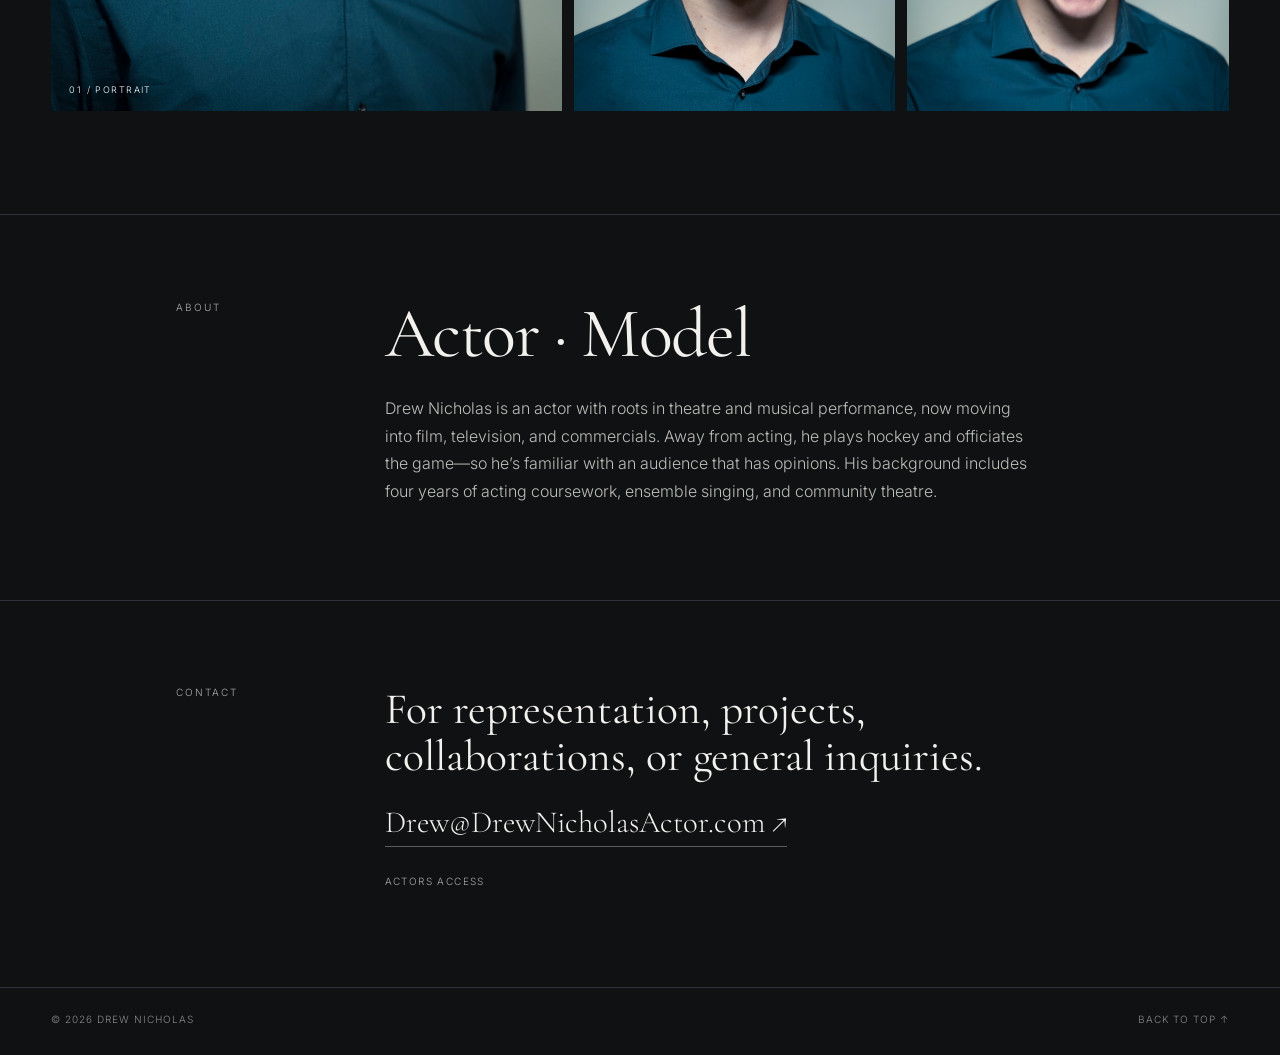
==== commit 02fc8e9c: "Update object position for headshot 05 button Adjusted the object position of headshot 05 in the but" ====
--- a/index.html
+++ b/index.html
@@ -53,7 +53,7 @@
           <img src="assets/images/headshot-01.jpg" alt="Drew Nicholas headshot 01">
           <span class="tile-label">01 / PORTRAIT</span>
         </button>
-        <button class="tile tile-wide" data-lightbox="assets/images/headshot-05.jpg" aria-label="Open headshot 05"><img src="assets/images/headshot-05.jpg" alt="Drew Nicholas headshot 05" style="object-position: center 30%;" onerror="this.parentElement.classList.add('placeholder');this.remove()"><span class="slot-number">05</span><small>ADD HEADSHOT</small></button>
+        <button class="tile tile-wide" data-lightbox="assets/images/headshot-05.jpg" aria-label="Open headshot 05"><img src="assets/images/headshot-05.jpg" alt="Drew Nicholas headshot 05" style="object-position: center 35%;" onerror="this.parentElement.classList.add('placeholder');this.remove()"><span class="slot-number">05</span><small>ADD HEADSHOT</small></button>
         <button class="tile" data-lightbox="assets/images/headshot-03.jpg" aria-label="Open headshot 03"><img src="assets/images/headshot-03.jpg" alt="Drew Nicholas headshot 03" onerror="this.parentElement.classList.add('placeholder');this.remove()"><span class="slot-number">03</span><small>ADD HEADSHOT</small></button>
         <button class="tile" data-lightbox="assets/images/headshot-07.jpg" aria-label="Open headshot 07"><img src="assets/images/headshot-07.jpg" alt="Drew Nicholas headshot 07" onerror="this.parentElement.classList.add('placeholder');this.remove()"><span class="slot-number">07</span><small>ADD HEADSHOT</small></button>
         
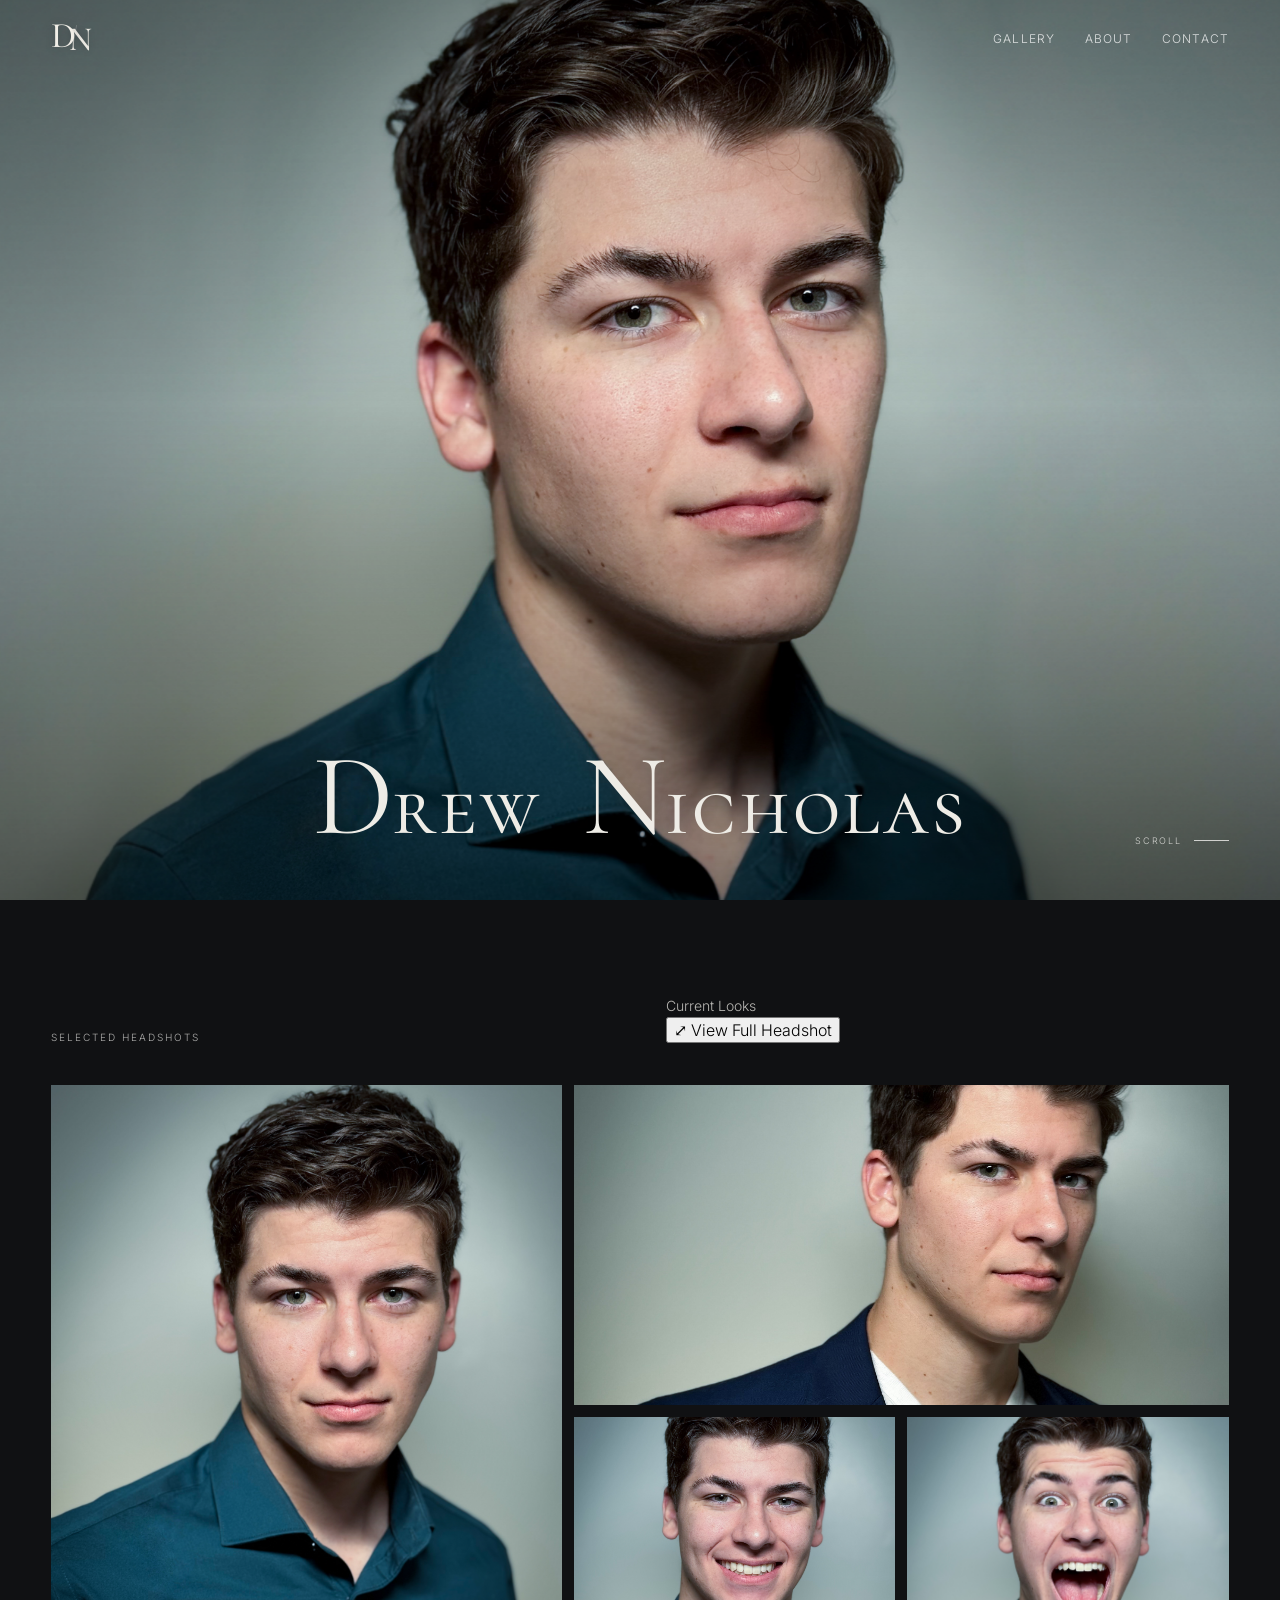
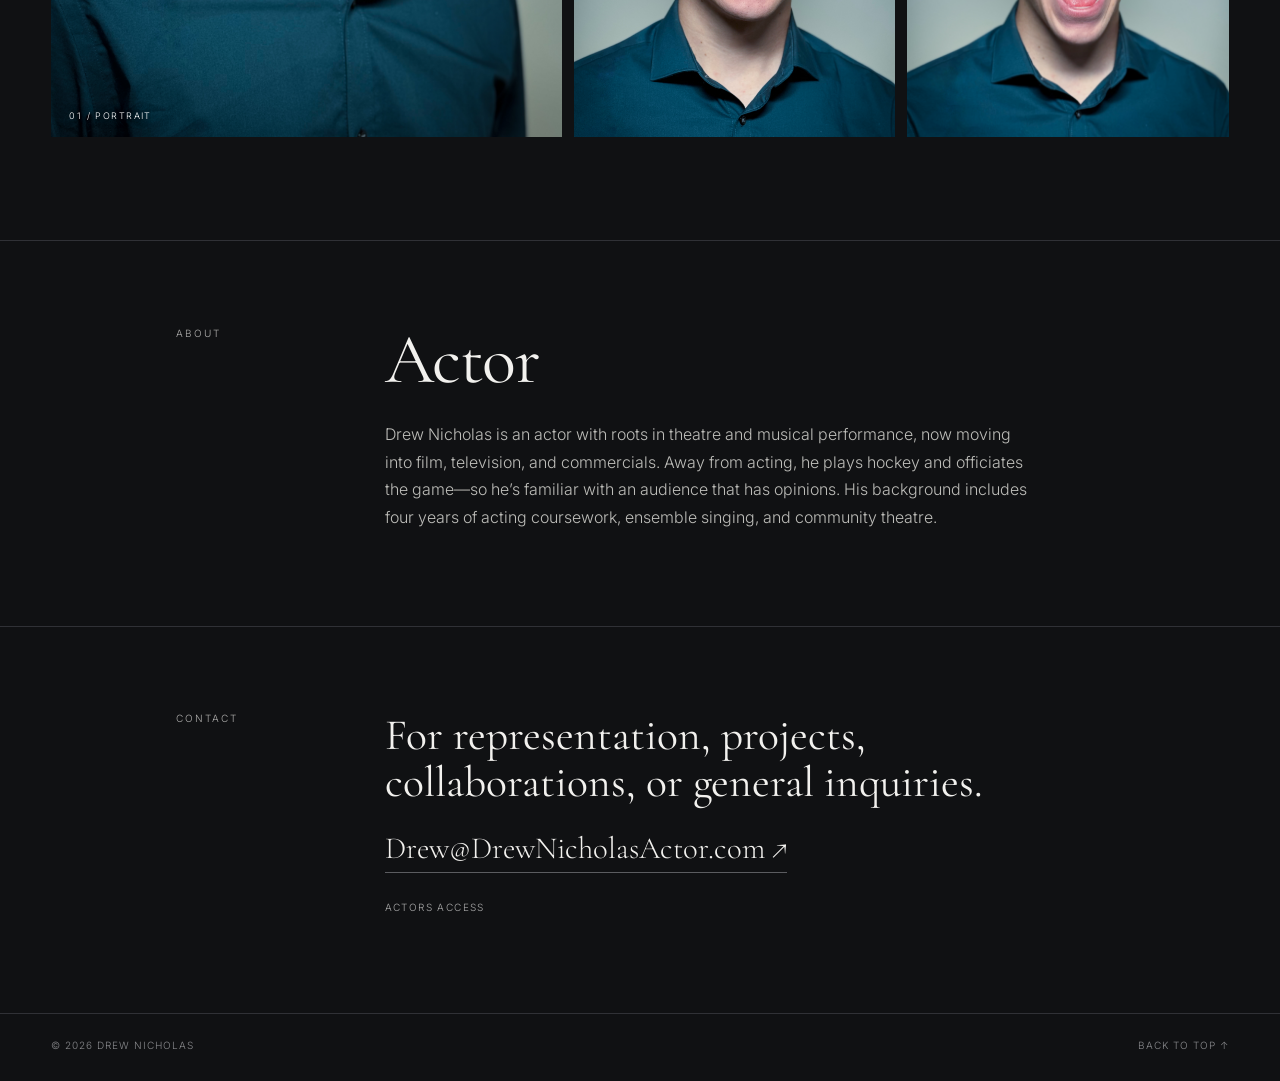
==== commit 40a9763f: "Add button for full headshot view and update about section Updated the gallery section to include a " ====
--- a/index.html
+++ b/index.html
@@ -45,7 +45,22 @@
     <section id="gallery" class="gallery-section">
       <div class="section-intro section-shell">
         <p class="eyebrow">SELECTED HEADSHOTS</p>
-        <p class="section-note">Current Looks</p>
+        
+<div class="gallery-intro-right">
+  <p class="section-note">Current Looks</p>
+
+  <button
+    type="button"
+    class="headshot-view-link"
+    data-lightbox="assets/images/headshot-04.jpg"
+    data-alt="Drew Nicholas headshot 04"
+    aria-label="View original headshot 04"
+  >
+    <span aria-hidden="true">⤢</span>
+    <span>View Full Headshot</span>
+  </button>
+</div>
+
       </div>
 
       <div class="gallery-grid section-shell">
@@ -77,7 +92,8 @@
       <div class="content-shell">
         <div class="section-label"><p class="eyebrow">ABOUT</p></div>
         <div class="section-body">
-          <p class="about-lead">Actor · Model</p>
+          <!--<p class="about-lead">Actor · Model</p>-->
+          <p class="about-lead">Actor</p>
           <p class="body-copy">Drew Nicholas is an actor with roots in theatre and musical performance, now moving into film, television, and commercials. Away from acting, he plays hockey and officiates the game—so he’s familiar with an audience that has opinions. His background includes four years of acting coursework, ensemble singing, and community theatre.
         </div>
       </div>
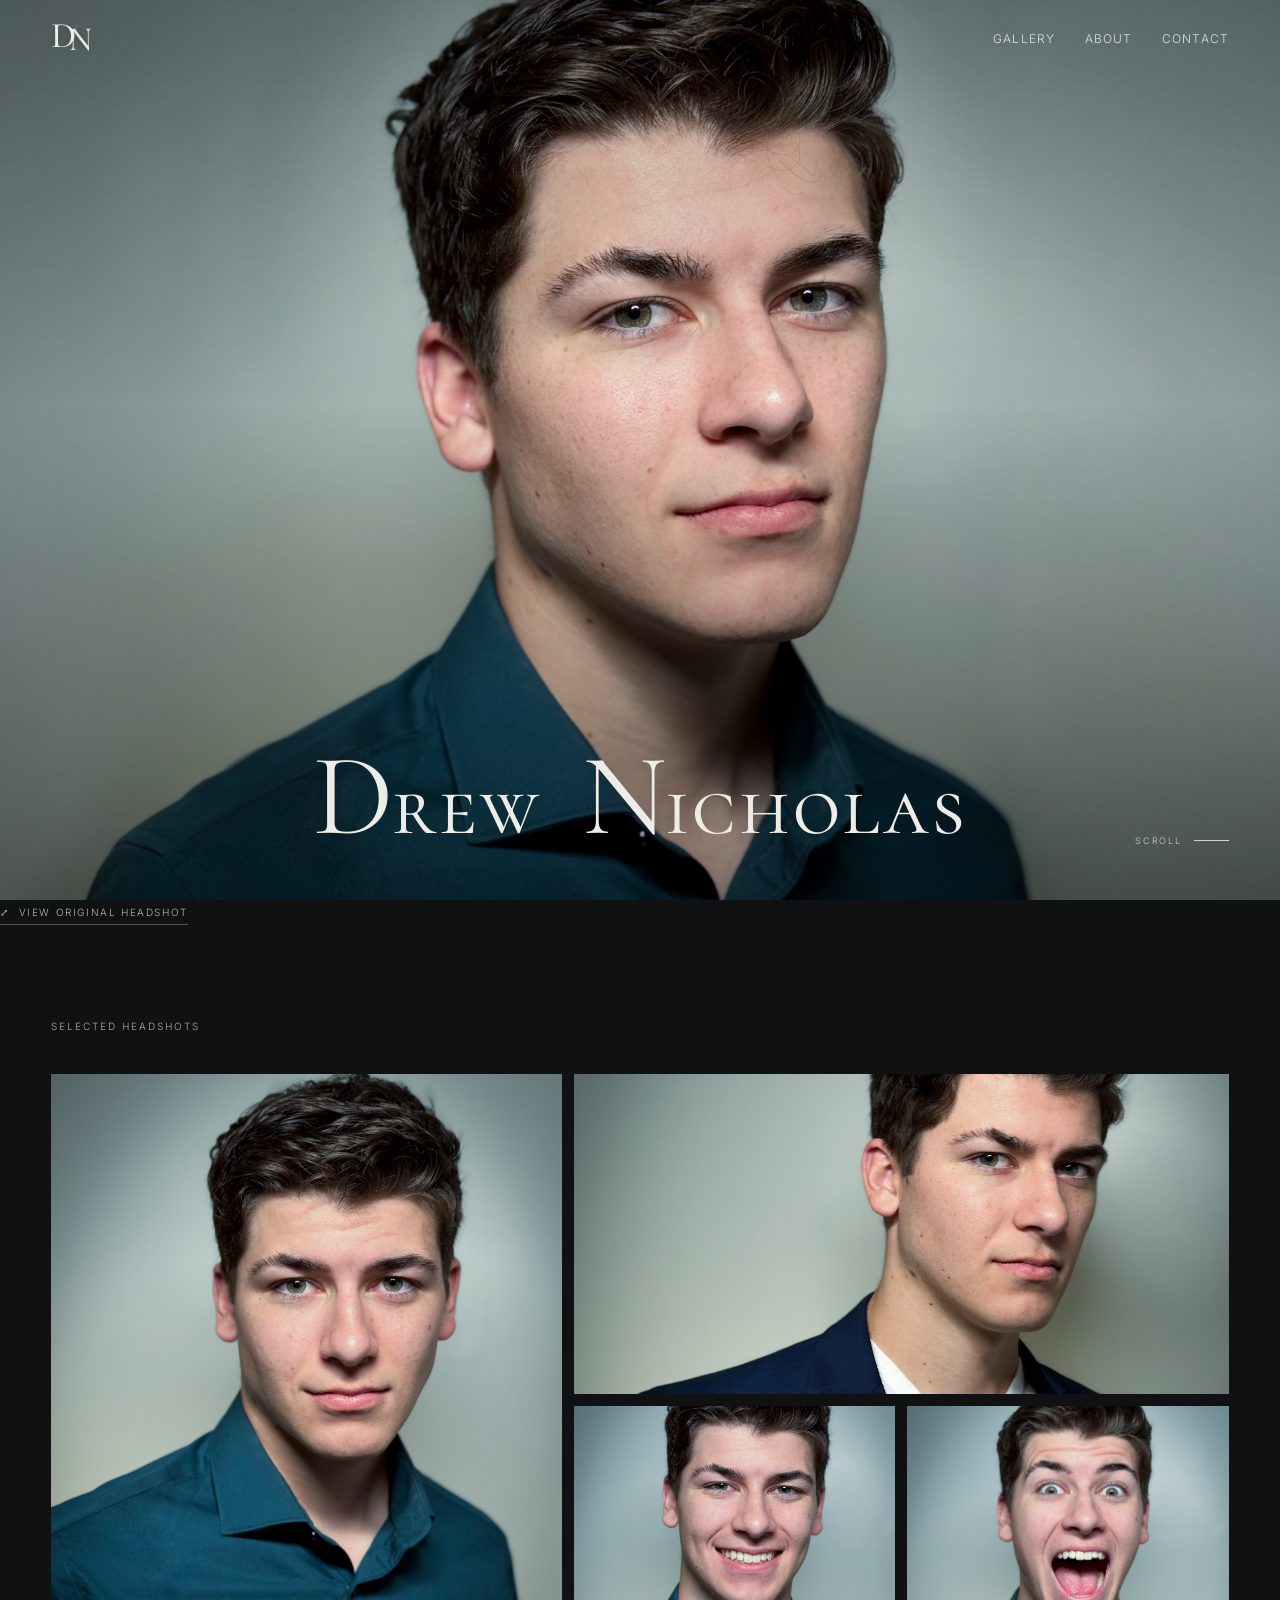
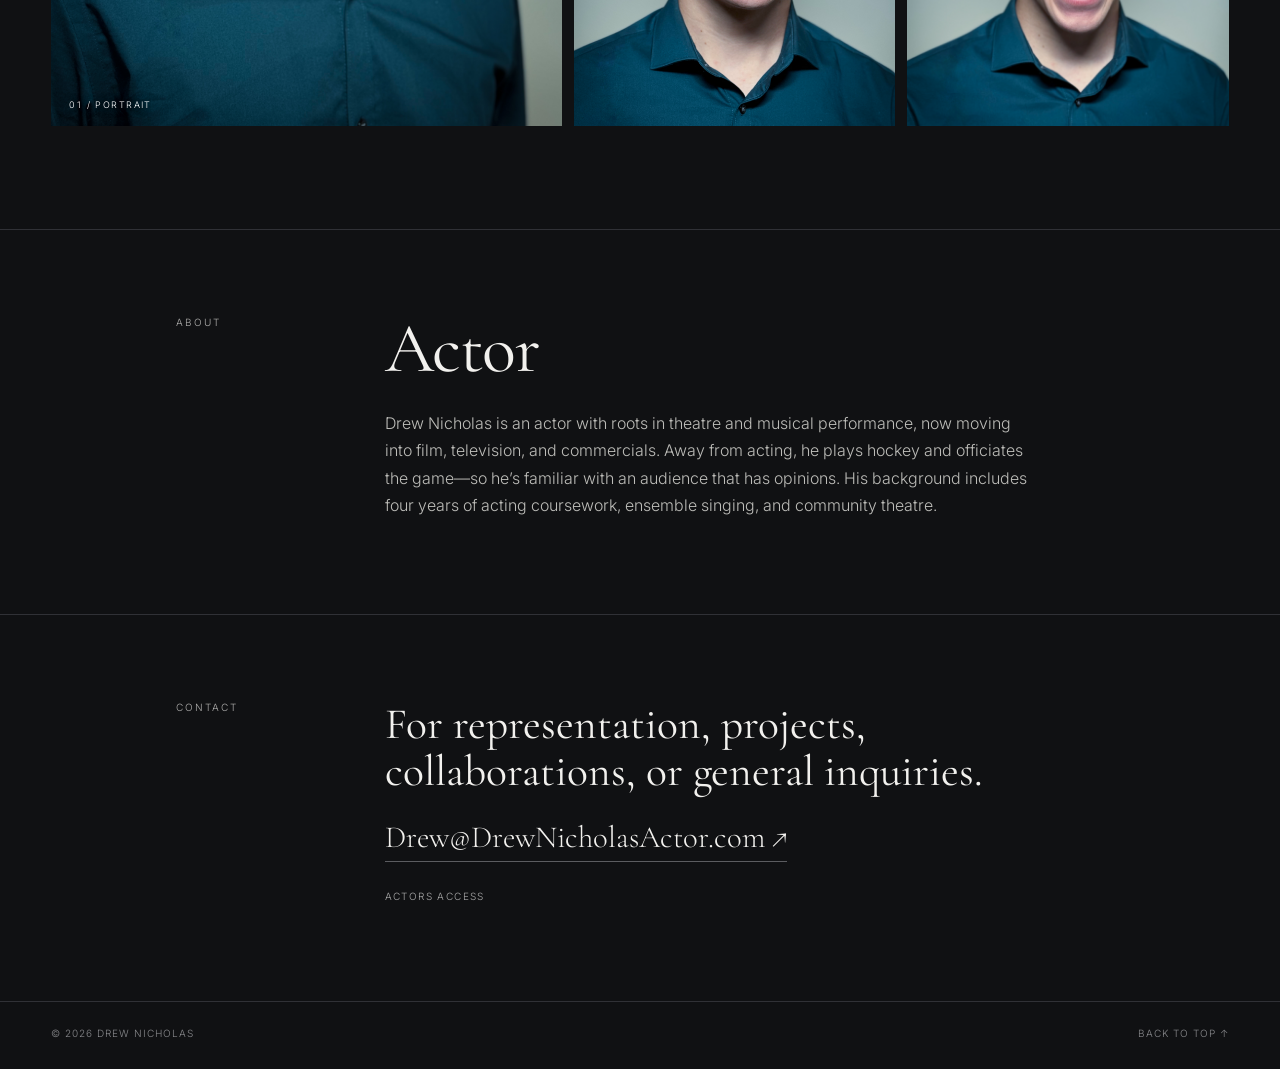
==== commit cc8ee93c: "Add headshot view button and remove current looks button Added a button for viewing the original Dre" ====
--- a/index.html
+++ b/index.html
@@ -40,26 +40,30 @@
         <span class="hero-initial second">N</span><span class="hero-small">icholas</span>
       </div>
       <div class="scroll-cue"><span>SCROLL</span><i></i></div>
+    
     </section>
 
+    <div class="hero-headshot-access">
+      <div class="section-shell hero-headshot-access-inner">
+        <button
+          type="button"
+          class="headshot-view-link"
+          data-lightbox="assets/images/headshot-04.jpg"
+          data-alt="Drew Nicholas original headshot"
+          aria-label="View original Drew Nicholas headshot"
+        >
+          <span aria-hidden="true">⤢</span>
+          <span>View Original Headshot</span>
+        </button>
+      </div>
+    </div>
+
     <section id="gallery" class="gallery-section">
+
       <div class="section-intro section-shell">
         <p class="eyebrow">SELECTED HEADSHOTS</p>
         
-<div class="gallery-intro-right">
-  <p class="section-note">Current Looks</p>
 
-  <button
-    type="button"
-    class="headshot-view-link"
-    data-lightbox="assets/images/headshot-04.jpg"
-    data-alt="Drew Nicholas headshot 04"
-    aria-label="View original headshot 04"
-  >
-    <span aria-hidden="true">⤢</span>
-    <span>View Full Headshot</span>
-  </button>
-</div>
 
       </div>
 
--- a/css/main.css
+++ b/css/main.css
@@ -67,3 +67,39 @@
 }
 @media(max-width:520px){.hero-name{font-size:clamp(45px,13.5vw,74px)}.gallery-grid{grid-template-columns:1fr;grid-auto-rows:115vw}.tile-large,.tile-wide{grid-row:auto;grid-column:auto}.tile:first-child{min-height:125vw}.site-footer{flex-direction:column;align-items:flex-start}}
 @media(prefers-reduced-motion:reduce){html{scroll-behavior:auto}.hero-image{transform:none!important}.tile img{transition:none}}
+
+
+/* Original hero headshot access */
+
+.gallery-intro-right {
+  display: flex;
+  flex-direction: column;
+  align-items: flex-start;
+  gap: 12px;
+}
+
+.headshot-view-link {
+  display: inline-flex;
+  align-items: center;
+  gap: 9px;
+  padding: 3px 0 6px;
+  border: 0;
+  border-bottom: 1px solid rgba(242,241,238,.3);
+  background: transparent;
+  color: #b7b6b2;
+  font-size: 10px;
+  letter-spacing: .16em;
+  text-transform: uppercase;
+  cursor: pointer;
+  transition: color .2s, border-color .2s;
+}
+
+.headshot-view-link:hover {
+  color: #fff;
+  border-color: #fff;
+}
+
+.headshot-view-link:focus-visible {
+  outline: 2px solid #fff;
+  outline-offset: 4px;
+}
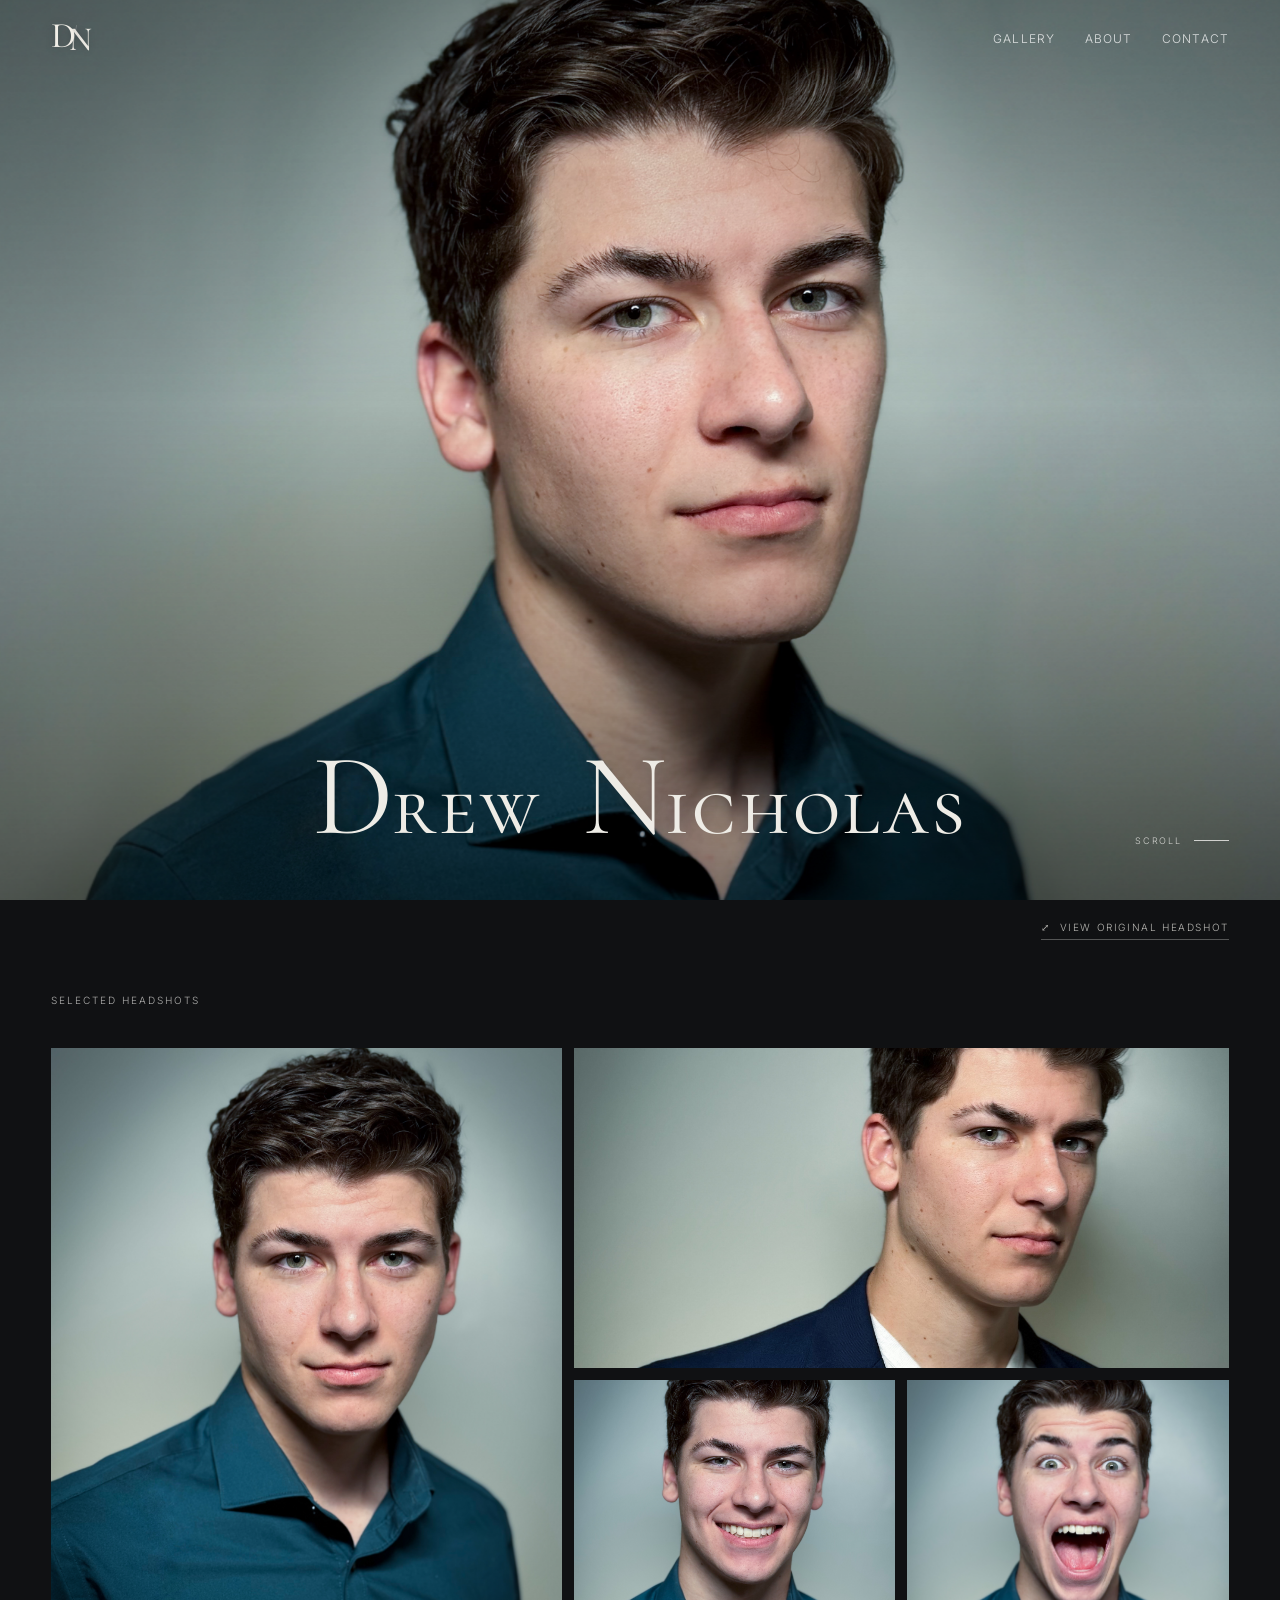
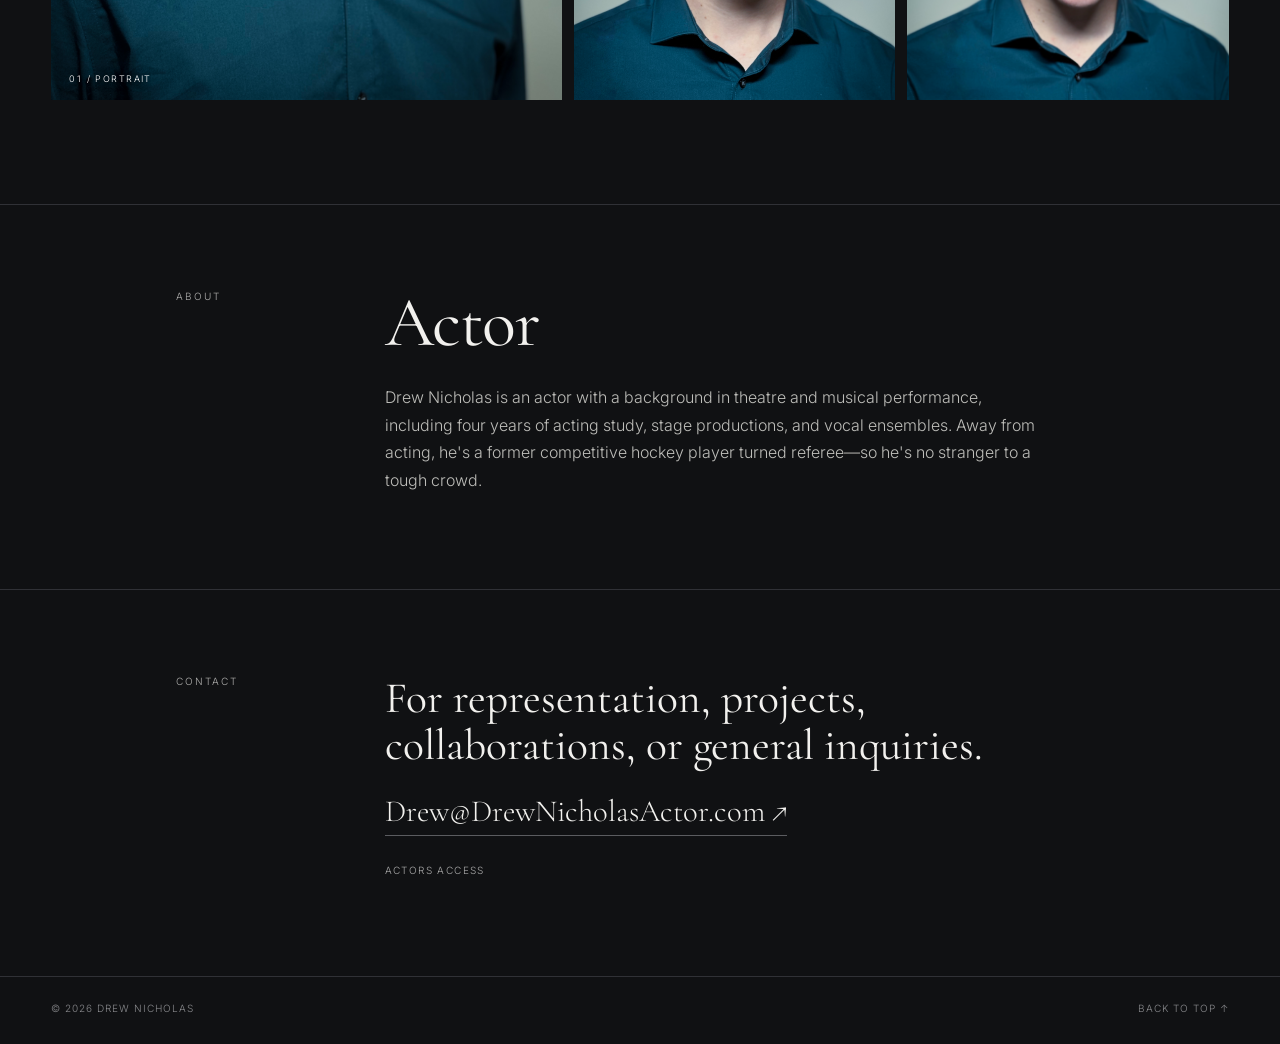
==== commit a547cd0e: "Revise Drew Nicholas biography in index.html Updated the biography of Drew Nicholas to reflect a mor" ====
--- a/index.html
+++ b/index.html
@@ -98,7 +98,7 @@
         <div class="section-body">
           <!--<p class="about-lead">Actor · Model</p>-->
           <p class="about-lead">Actor</p>
-          <p class="body-copy">Drew Nicholas is an actor with roots in theatre and musical performance, now moving into film, television, and commercials. Away from acting, he plays hockey and officiates the game—so he’s familiar with an audience that has opinions. His background includes four years of acting coursework, ensemble singing, and community theatre.
+          <p class="body-copy">Drew Nicholas is an actor with a background in theatre and musical performance, including four years of acting study, stage productions, and vocal ensembles. Away from acting, he's a former competitive hockey player turned referee—so he's no stranger to a tough crowd.
         </div>
       </div>
     </section>
--- a/css/main.css
+++ b/css/main.css
@@ -71,12 +71,36 @@
 
 /* Original hero headshot access */
 
-.gallery-intro-right {
+
+/* Original headshot link below hero */
+
+.hero-headshot-access {
+  background: #101113;
+  padding: 18px 4vw 0;
+}
+
+.hero-headshot-access-inner {
   display: flex;
-  flex-direction: column;
-  align-items: flex-start;
-  gap: 12px;
+  justify-content: flex-end;
+  align-items: center;
 }
+
+/* Tighten spacing before gallery */
+
+.gallery-section {
+  padding-top: 6vh;
+}
+
+@media (max-width: 800px) {
+  .hero-headshot-access {
+    padding: 16px 4vw 0;
+  }
+
+  .gallery-section {
+    padding-top: 48px;
+  }
+}
+
 
 .headshot-view-link {
   display: inline-flex;
